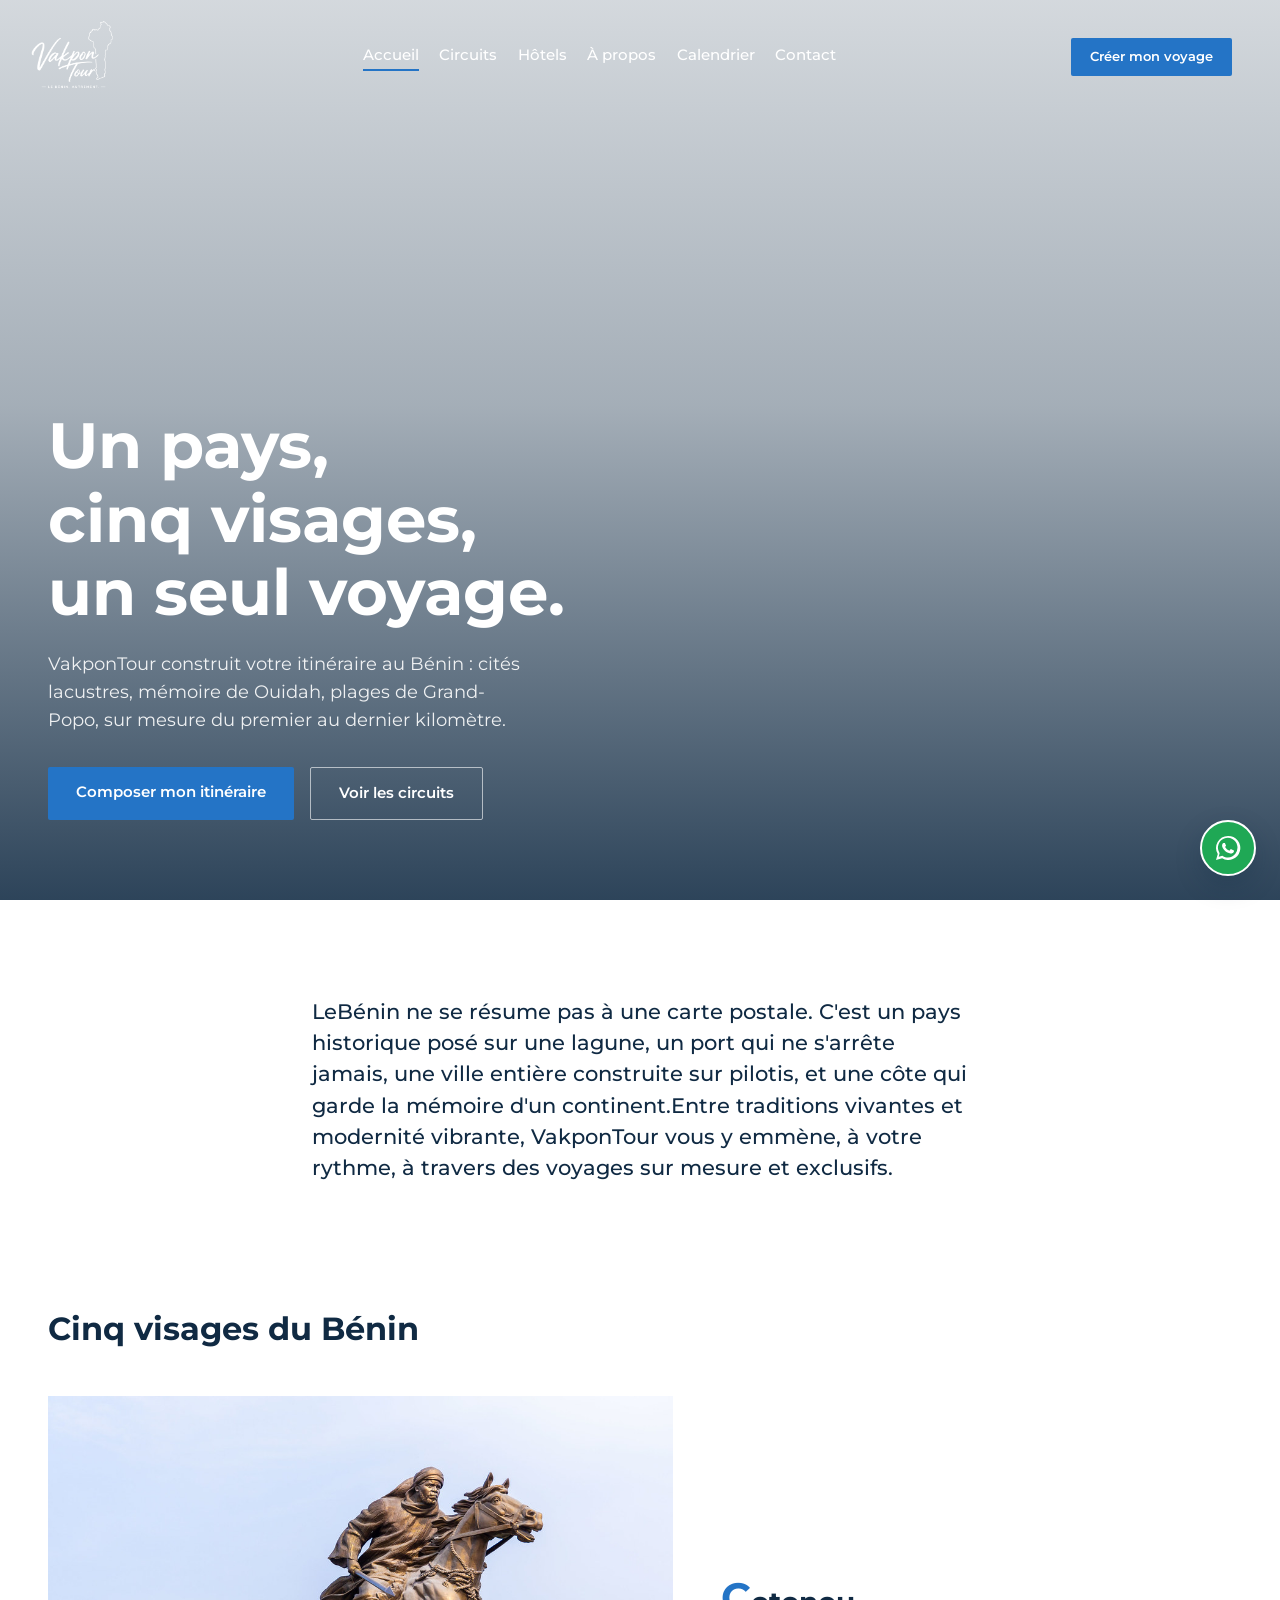
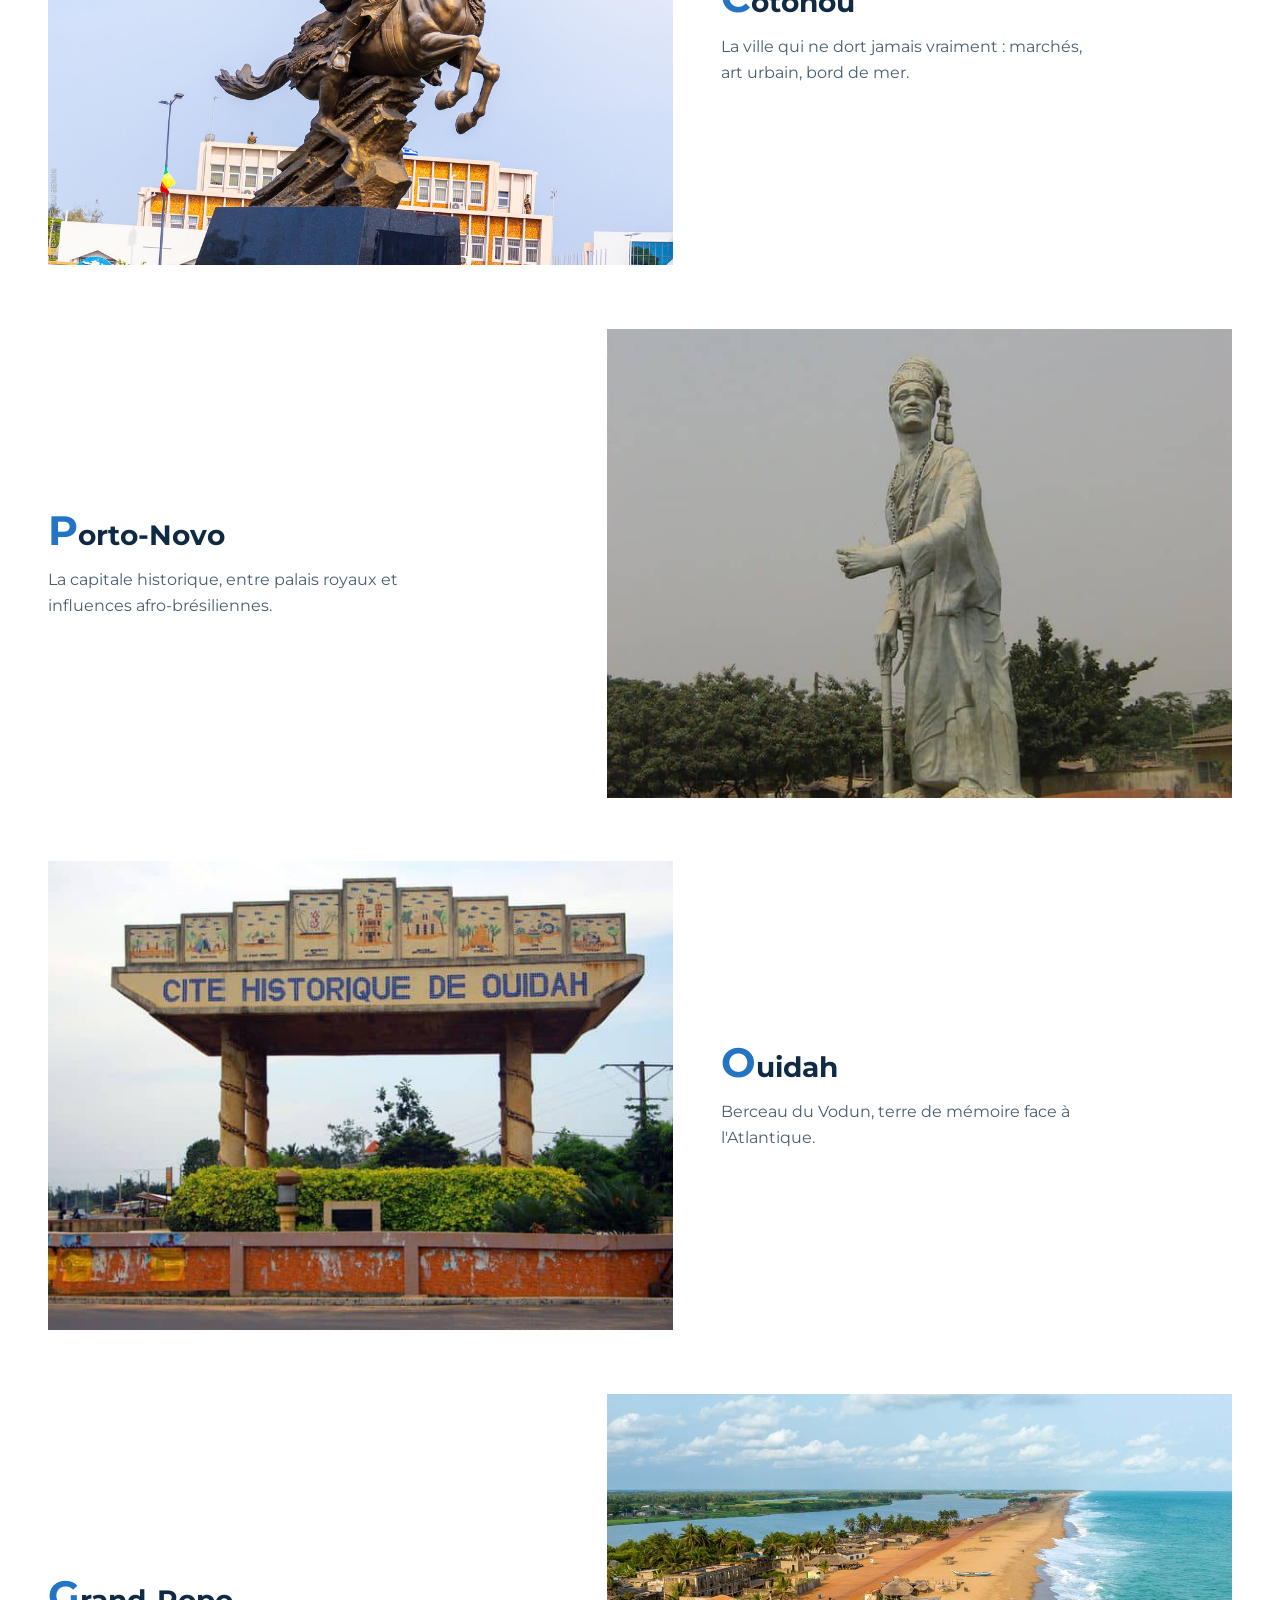
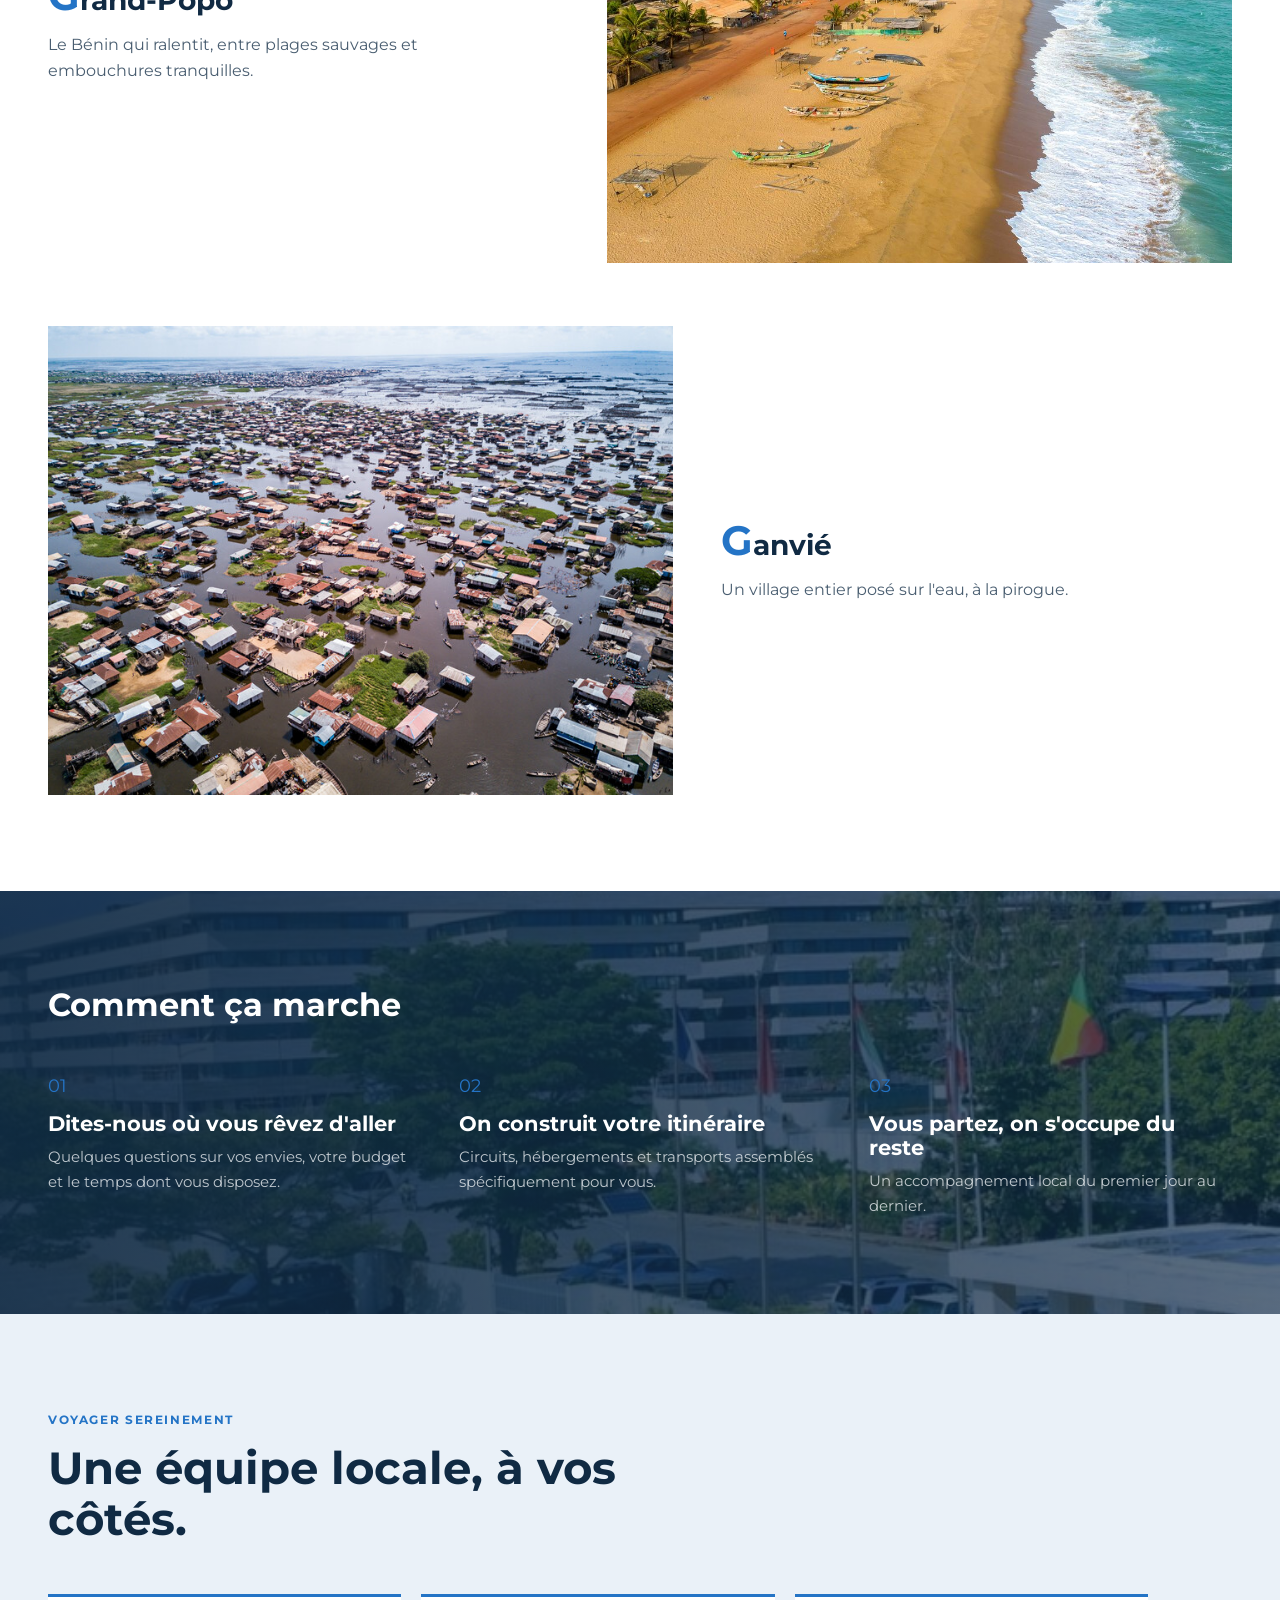
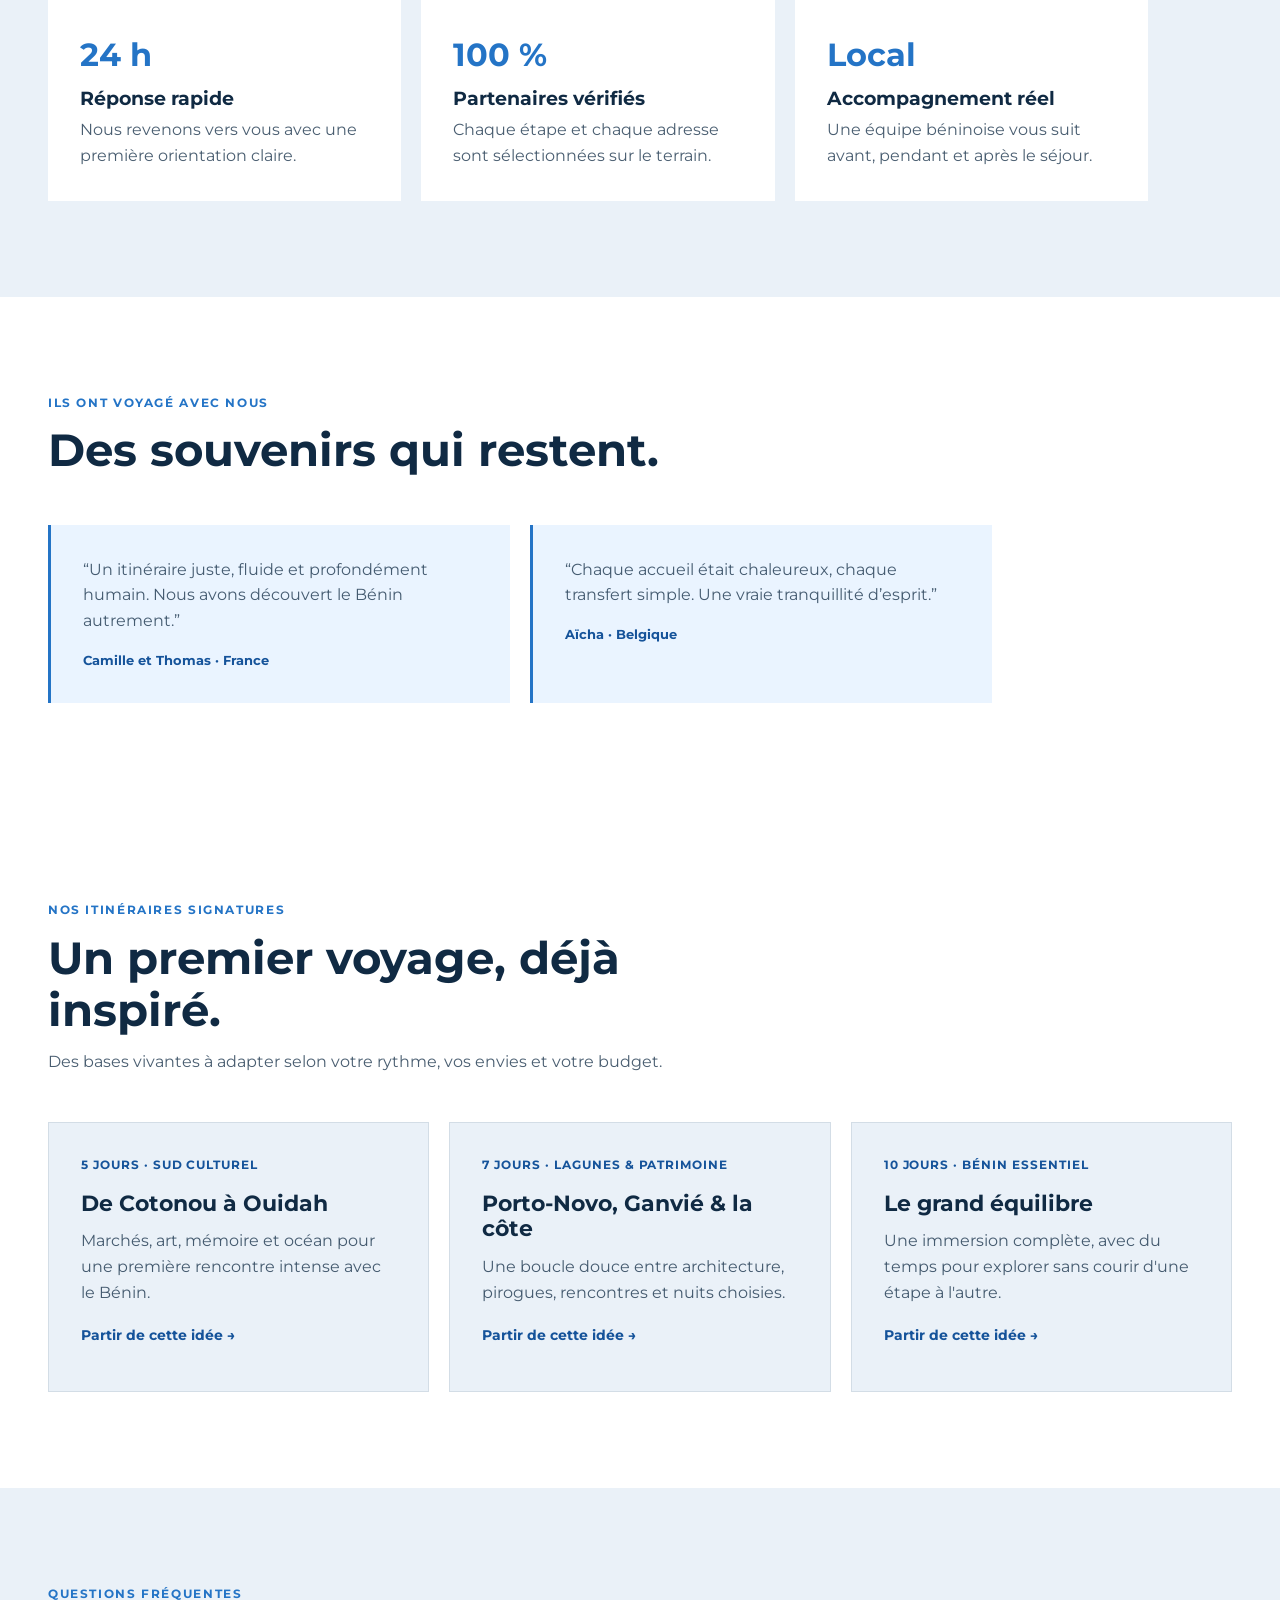
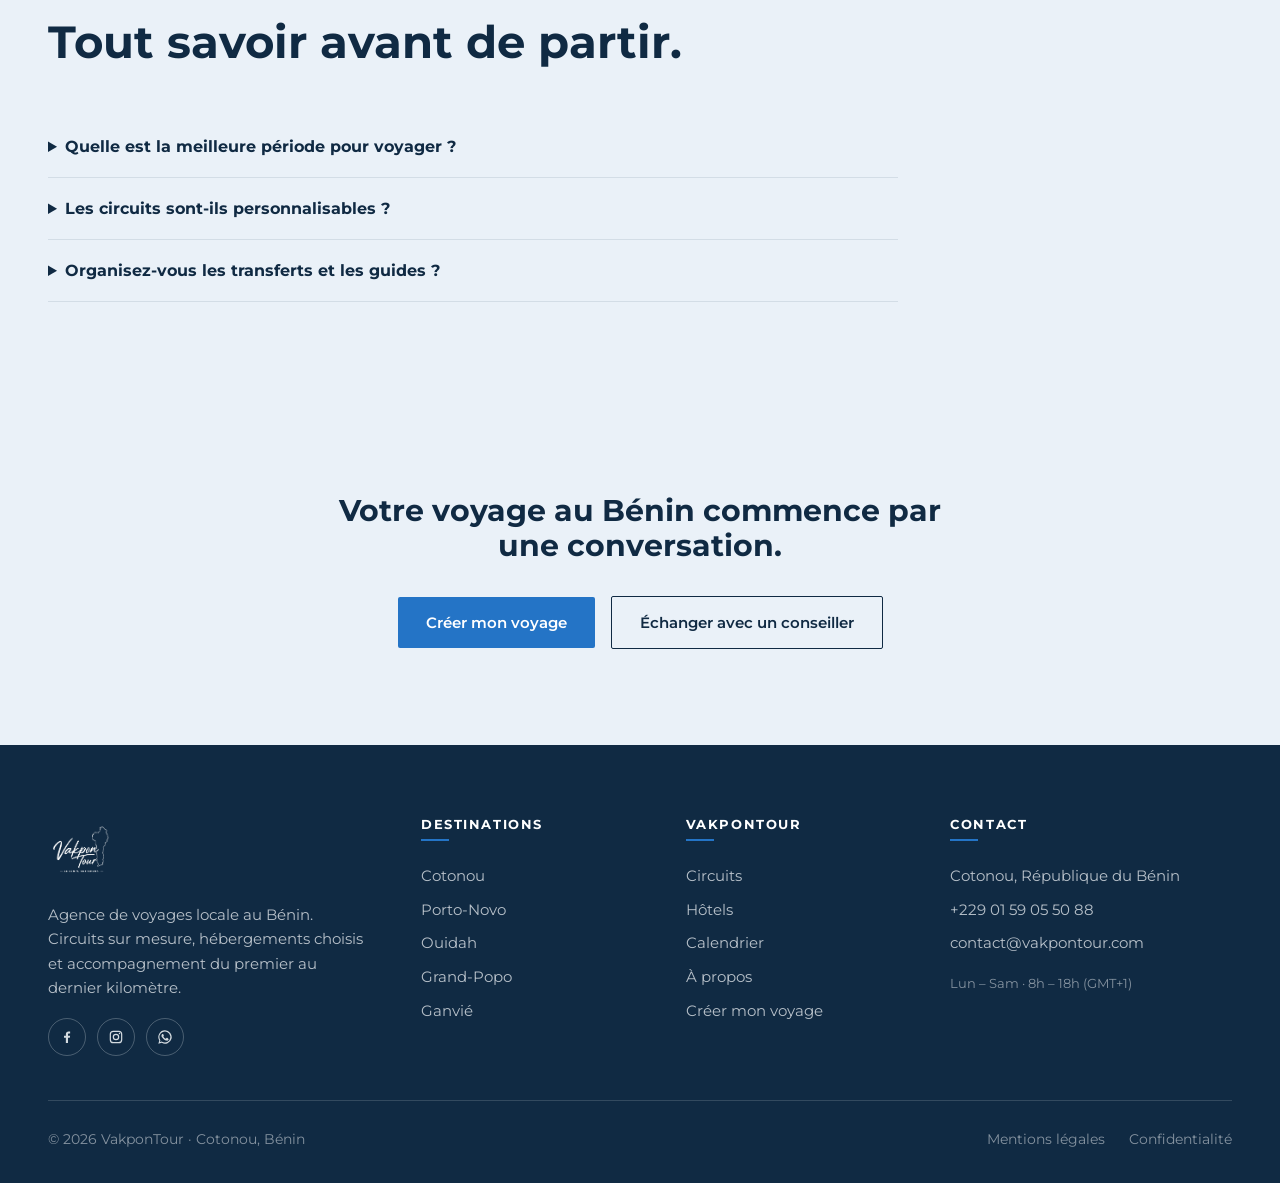
==== index.html @ 21a5ecf6 "Initial commit - Vakpon Tour" ====
<!DOCTYPE html>
<html lang="fr">
<head>
<meta charset="UTF-8">
<meta name="viewport" content="width=device-width, initial-scale=1.0">
<title>VakponTour · Voyages sur mesure au Bénin</title>
<meta name="description" content="VakponTour imagine des voyages sur mesure au Bénin : circuits locaux, hébergements choisis et accompagnement personnalisé.">
<link rel="preconnect" href="https://fonts.googleapis.com">
<link rel="preconnect" href="https://fonts.gstatic.com" crossorigin>
<link href="https://fonts.googleapis.com/css2?family=Montserrat:wght@400;500;600;700&display=swap" rel="stylesheet">
<link rel="stylesheet" href="css/site.css">
</head>
<body>
<header class="site-header" id="site-header">
  <a href="index.html" class="logo" aria-label="VakponTour, accueil">
    <svg viewBox="0 0 260 60">
      <path d="M4 40 Q30 52 56 40 L50 44 Q30 50 10 44 Z" fill="#2474C6"/>
      <line x1="30" y1="40" x2="30" y2="14" stroke="#102A43" stroke-width="2"/>
      <path d="M30 15 L46 36 L30 36 Z" fill="#2474C6"/>
      <text x="70" y="38" font-family="Montserrat, sans-serif" font-weight="700" font-size="24" fill="currentColor">Vakpon<tspan fill="#2474C6">Tour</tspan></text>
    </svg>
  </a>
  <nav class="main-nav" id="main-nav" aria-label="Navigation principale">
    <a href="index.html" class="active">Accueil</a>
    <a href="circuits.html">Circuits</a>
    <a href="hotels.html">Hôtels</a>
    <a href="about.html">À propos</a>
    <a href="calendar.html">Calendrier</a>
    <a href="contact.html">Contact</a>
    <a href="create-trip.html" class="btn btn-gold nav-cta-mobile">Créer mon voyage</a>
  </nav>
  <div class="header-actions">
    <a href="create-trip.html" class="btn btn-gold nav-cta">Créer mon voyage</a>
    <button class="burger" id="burger" aria-label="Ouvrir le menu" aria-controls="main-nav" aria-expanded="false">
      <span></span><span></span><span></span>
    </button>
  </div>
</header>
<div class="nav-backdrop" id="nav-backdrop" aria-hidden="true"></div>

<section class="hero">
  <video autoplay muted loop playsinline class="hero-video">
    <source src="videos/video_hero_1.mp4" type="video/mp4">
  </video>
  <div class="hero-overlay"></div>
  <div class="hero-content">
    <h1 class="reveal-up" style="animation-delay:.1s">Un pays,<br>cinq visages,<br>un seul voyage.</h1>
    <p class="reveal-up" style="animation-delay:.35s">VakponTour construit votre itinéraire au Bénin : cités lacustres, mémoire de Ouidah, plages de Grand-Popo, sur mesure du premier au dernier kilomètre.</p>
    <div class="hero-actions reveal-up" style="animation-delay:.55s">
      <a href="create-trip.html" class="btn btn-gold">Composer mon itinéraire</a>
      <a href="circuits.html" class="btn btn-outline">Voir les circuits</a>
    </div>
  </div>
</section>

<section class="intro">
  <p>Le<span class="dropcap">B</span>énin ne se résume pas à une carte postale. C'est un pays historique posé sur une lagune, un port qui ne s'arrête jamais, une ville entière construite sur pilotis, et une côte qui garde la mémoire d'un continent.Entre traditions vivantes et modernité vibrante, VakponTour vous y emmène, à votre rythme, à travers des voyages sur mesure et exclusifs.</p>
</section>

<section class="destinations">
  <h2>Cinq visages du Bénin</h2>

  <div class="dest-list">
    <a href="circuits.html#cotonou" class="dest-item">
      <div class="dest-img"><img src="images/Cotonou_1.jpg" alt="Cotonou"></div>
      <div class="dest-text">
        <h3>Cotonou</h3>
        <p>La ville qui ne dort jamais vraiment : marchés, art urbain, bord de mer.</p>
      </div>
    </a>

    <a href="circuits.html#porto-novo" class="dest-item reverse">
      <div class="dest-img"><img src="images/porto_novo.jpeg" alt="Porto-Novo"></div>
      <div class="dest-text">
        <h3>Porto-Novo</h3>
        <p>La capitale historique, entre palais royaux et influences afro-brésiliennes.</p>
      </div>
    </a>

    <a href="circuits.html#ouidah" class="dest-item">
      <div class="dest-img"><img src="images/Ouidah_1.jpeg" alt="Ouidah"></div>
      <div class="dest-text">
        <h3>Ouidah</h3>
        <p>Berceau du Vodun, terre de mémoire face à l'Atlantique.</p>
      </div>
    </a>

    <a href="circuits.html#grand-popo" class="dest-item reverse">
      <div class="dest-img"><img src="images/grand_popo.jpg" alt="Grand-Popo"></div>
      <div class="dest-text">
        <h3>Grand-Popo</h3>
        <p>Le Bénin qui ralentit, entre plages sauvages et embouchures tranquilles.</p>
      </div>
    </a>

    <a href="circuits.html#ganvie" class="dest-item">
      <div class="dest-img"><img src="images/ganviee.jpg" alt="Ganvié"></div>
      <div class="dest-text">
        <h3>Ganvié</h3>
        <p>Un village entier posé sur l'eau, à la pirogue.</p>
      </div>
    </a>
  </div>
</section>

<section class="steps">
  <h2>Comment ça marche</h2>
  <div class="steps-list">
    <div class="step">
      <span class="step-num">01</span>
      <h3>Dites-nous où vous rêvez d'aller</h3>
      <p>Quelques questions sur vos envies, votre budget et le temps dont vous disposez.</p>
    </div>
    <div class="step">
      <span class="step-num">02</span>
      <h3>On construit votre itinéraire</h3>
      <p>Circuits, hébergements et transports assemblés spécifiquement pour vous.</p>
    </div>
    <div class="step">
      <span class="step-num">03</span>
      <h3>Vous partez, on s'occupe du reste</h3>
      <p>Un accompagnement local du premier jour au dernier.</p>
    </div>
  </div>
</section>

<section class="trust-section">
  <div class="section-heading"><span class="eyebrow">Voyager sereinement</span><h2>Une équipe locale, à vos côtés.</h2></div>
  <div class="trust-grid">
    <article><strong>24 h</strong><h3>Réponse rapide</h3><p>Nous revenons vers vous avec une première orientation claire.</p></article>
    <article><strong>100 %</strong><h3>Partenaires vérifiés</h3><p>Chaque étape et chaque adresse sont sélectionnées sur le terrain.</p></article>
    <article><strong>Local</strong><h3>Accompagnement réel</h3><p>Une équipe béninoise vous suit avant, pendant et après le séjour.</p></article>
  </div>
</section>
<section class="testimonial-section">
  <div class="section-heading"><span class="eyebrow">Ils ont voyagé avec nous</span><h2>Des souvenirs qui restent.</h2></div>
  <div class="testimonial-grid">
    <blockquote><p>“Un itinéraire juste, fluide et profondément humain. Nous avons découvert le Bénin autrement.”</p><footer>Camille et Thomas · France</footer></blockquote>
    <blockquote><p>“Chaque accueil était chaleureux, chaque transfert simple. Une vraie tranquillité d’esprit.”</p><footer>Aïcha · Belgique</footer></blockquote>
  </div>
</section>
<section class="itinerary-section">
  <div class="section-heading"><span class="eyebrow">Nos itinéraires signatures</span><h2>Un premier voyage, déjà inspiré.</h2><p>Des bases vivantes à adapter selon votre rythme, vos envies et votre budget.</p></div>
  <div class="itinerary-grid">
    <article class="itinerary-card"><span>5 jours · Sud culturel</span><h3>De Cotonou à Ouidah</h3><p>Marchés, art, mémoire et océan pour une première rencontre intense avec le Bénin.</p><a class="card-link" href="create-trip.html">Partir de cette idée</a></article>
    <article class="itinerary-card"><span>7 jours · Lagunes & patrimoine</span><h3>Porto-Novo, Ganvié & la côte</h3><p>Une boucle douce entre architecture, pirogues, rencontres et nuits choisies.</p><a class="card-link" href="create-trip.html">Partir de cette idée</a></article>
    <article class="itinerary-card"><span>10 jours · Bénin essentiel</span><h3>Le grand équilibre</h3><p>Une immersion complète, avec du temps pour explorer sans courir d'une étape à l'autre.</p><a class="card-link" href="create-trip.html">Partir de cette idée</a></article>
  </div>
</section>
<section class="faq-section">
  <div class="section-heading"><span class="eyebrow">Questions fréquentes</span><h2>Tout savoir avant de partir.</h2></div>
  <div class="faq-list"><details><summary>Quelle est la meilleure période pour voyager ?</summary><p>Nous vous aidons à choisir selon la météo, les événements culturels et le rythme du séjour.</p></details><details><summary>Les circuits sont-ils personnalisables ?</summary><p>Oui. Durée, étapes, hébergements, activités et accompagnement sont ajustés avec vous.</p></details><details><summary>Organisez-vous les transferts et les guides ?</summary><p>Oui, nous pouvons prévoir l'accueil, les transferts, les guides locaux et les activités.</p></details></div>
</section>
<section class="cta-band">
  <h2>Votre voyage au Bénin commence par une conversation.</h2>
  <a href="create-trip.html" class="btn btn-gold">Créer mon voyage</a>
  <a href="https://wa.me/2290159055088?text=Bonjour%20VakponTour%2C%20je%20souhaite%20pr%C3%A9parer%20un%20voyage%20au%20B%C3%A9nin." class="btn btn-outline-dark" target="_blank" rel="noopener noreferrer">Échanger avec un conseiller</a>
</section>

<footer class="site-footer">
      <div class="footer-grid">
        <div class="footer-brand">
          <img class="footer-logo" src="images/logo-vakpontour-white.png" alt="VakponTour">
          <p class="footer-tagline">Agence de voyages locale au Bénin. Circuits sur mesure, hébergements choisis et accompagnement du premier au dernier kilomètre.</p>
          <div class="footer-social">
            <a href="#" aria-label="Facebook"><svg viewBox="0 0 24 24" width="16" height="16" fill="currentColor" aria-hidden="true"><path d="M13.5 21v-8h2.7l.4-3h-3.1V8.1c0-.9.3-1.5 1.6-1.5h1.6V3.9c-.3 0-1.3-.1-2.4-.1-2.4 0-4 1.4-4 4.1V10H7.5v3h2.8v8h3.2z"/></svg></a>
            <a href="#" aria-label="Instagram"><svg viewBox="0 0 24 24" width="16" height="16" fill="none" stroke="currentColor" stroke-width="1.8" aria-hidden="true"><rect x="3.5" y="3.5" width="17" height="17" rx="4.5"/><circle cx="12" cy="12" r="4"/><circle cx="17.2" cy="6.8" r="1" fill="currentColor" stroke="none"/></svg></a>
            <a href="#" aria-label="WhatsApp"><svg viewBox="0 0 24 24" width="16" height="16" fill="currentColor" aria-hidden="true"><path d="M12 2a10 10 0 0 0-8.6 15.1L2 22l5.1-1.3A10 10 0 1 0 12 2zm0 18.2c-1.6 0-3.1-.4-4.4-1.2l-.3-.2-3 .8.8-2.9-.2-.3A8.2 8.2 0 1 1 12 20.2zm4.6-6.1c-.3-.1-1.5-.7-1.7-.8-.2-.1-.4-.1-.6.1-.2.3-.7.8-.8 1-.1.2-.3.2-.5.1a6.7 6.7 0 0 1-3.3-2.9c-.3-.4 0-.5.1-.7l.4-.5c.1-.2.1-.3 0-.5-.1-.1-.6-1.4-.8-1.9-.2-.5-.4-.4-.6-.4h-.5c-.2 0-.5.1-.7.3-.2.3-.9.9-.9 2.2s1 2.5 1.1 2.7c.1.2 1.9 2.9 4.6 4 .6.3 1.1.4 1.5.6.6.2 1.2.2 1.6.1.5-.1 1.5-.6 1.7-1.2.2-.6.2-1.1.2-1.2-.1-.2-.3-.2-.6-.4z"/></svg></a>
          </div>
        </div>
        <nav class="footer-col" aria-label="Destinations">
          <h3>Destinations</h3>
          <a href="circuits.html#cotonou">Cotonou</a>
          <a href="circuits.html#porto-novo">Porto-Novo</a>
          <a href="circuits.html#ouidah">Ouidah</a>
          <a href="circuits.html#grand-popo">Grand-Popo</a>
          <a href="circuits.html#ganvie">Ganvié</a>
        </nav>
        <nav class="footer-col" aria-label="VakponTour">
          <h3>VakponTour</h3>
          <a href="circuits.html">Circuits</a>
          <a href="hotels.html">Hôtels</a>
          <a href="calendar.html">Calendrier</a>
                <a href="about.html">À propos</a>
          <a href="create-trip.html">Créer mon voyage</a>
        </nav>
        <div class="footer-col footer-contact">
          <h3>Contact</h3>
          <address>
            Cotonou, République du Bénin
          </address>
          <a href="tel:+2290159055088000">+229 01 59 05 50 88</a>
          <a href="mailto:contact@vakpontour.com">contact@vakpontour.com</a>
          <p class="footer-hours">Lun – Sam · 8h – 18h (GMT+1)</p>
        </div>
      </div>
      <div class="footer-bottom">
        <p>© 2026 VakponTour · Cotonou, Bénin</p>
        <div class="footer-legal">
          <a href="#">Mentions légales</a>
          <a href="#">Confidentialité</a>
        </div>
      </div>
    </footer>

<script src="js/main.js"></script>
</body>
</html>
---- css/site.css ----
/* Point d’entrée CSS partagé par toutes les pages VakponTour.
   style.css reste chargé en second pendant la migration pour garantir
   exactement le rendu actuel. */
@import url("./modules/base.css");
@import url("./modules/header.css");
@import url("./modules/mobile-nav.css");
@import url("./modules/hero.css");
@import url("./modules/components.css");
@import url("./modules/pages.css");
@import url("./modules/footer.css");
@import url("./style.css");
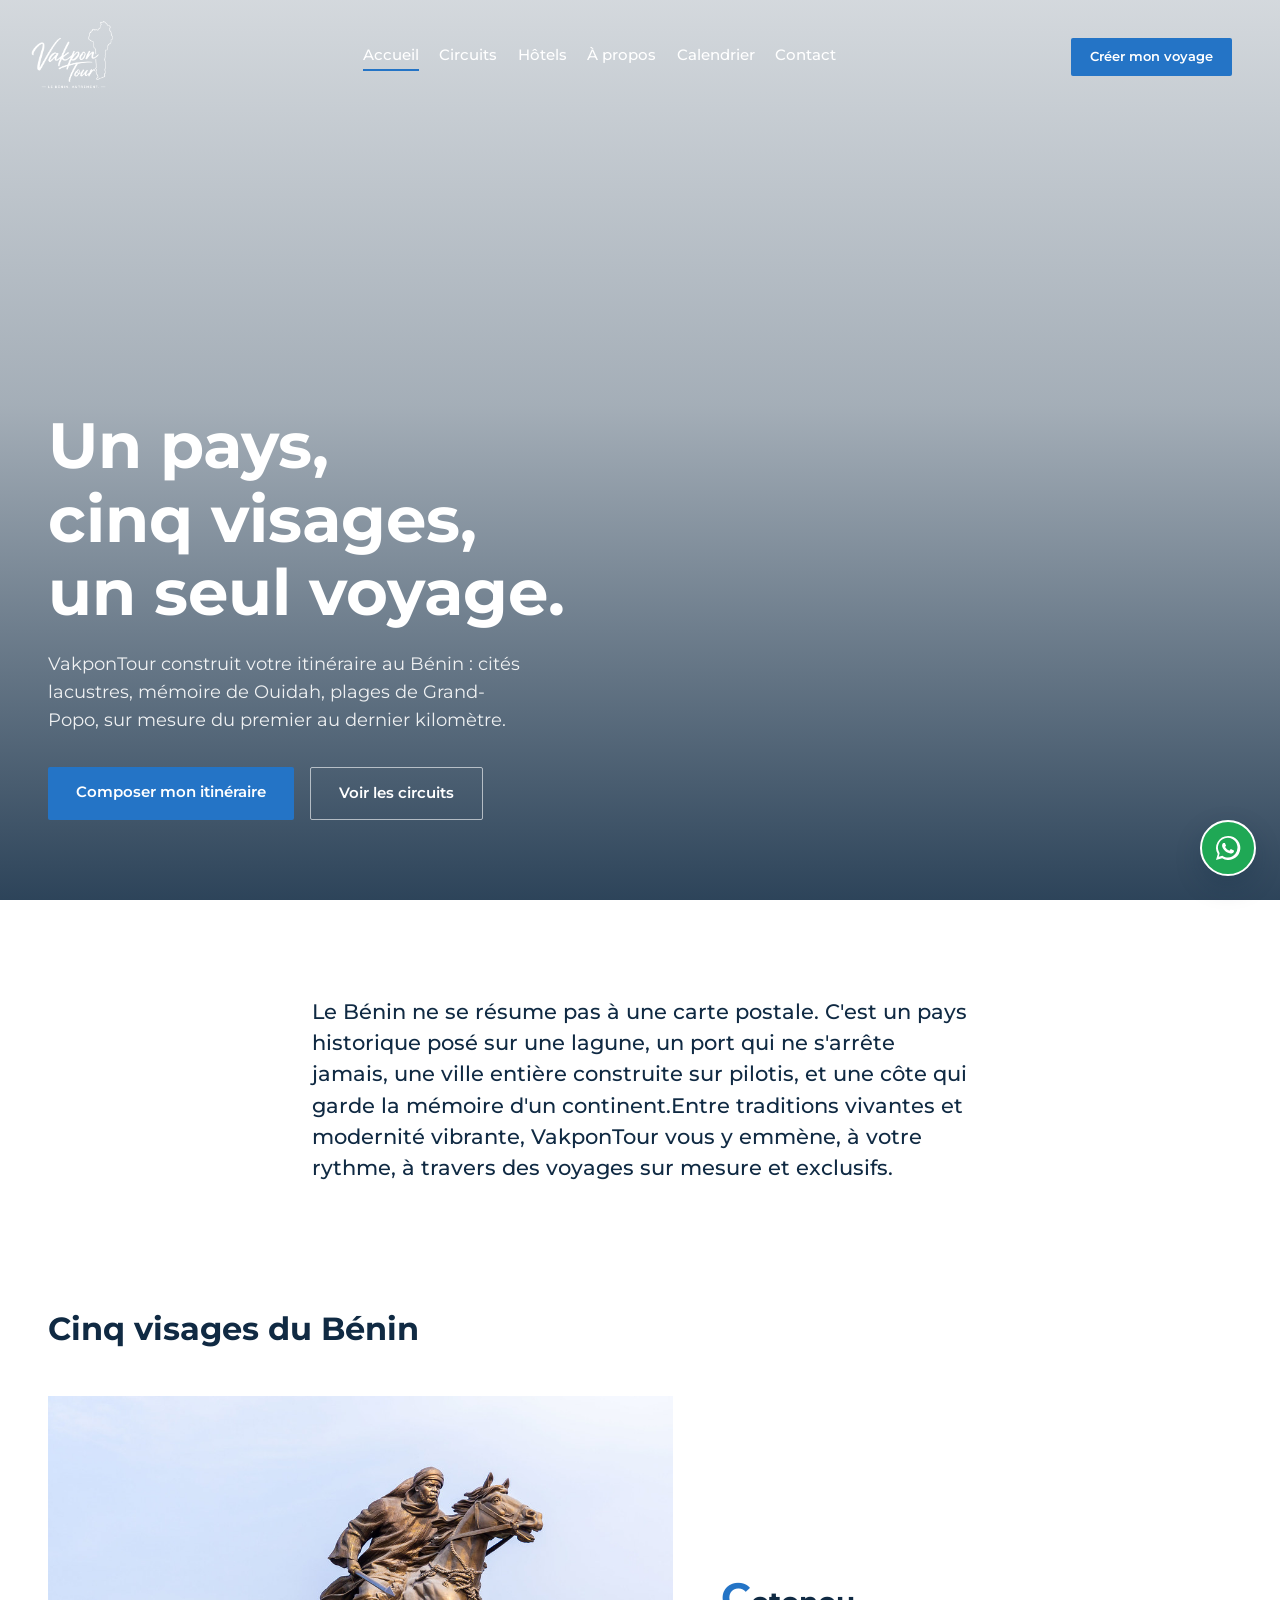
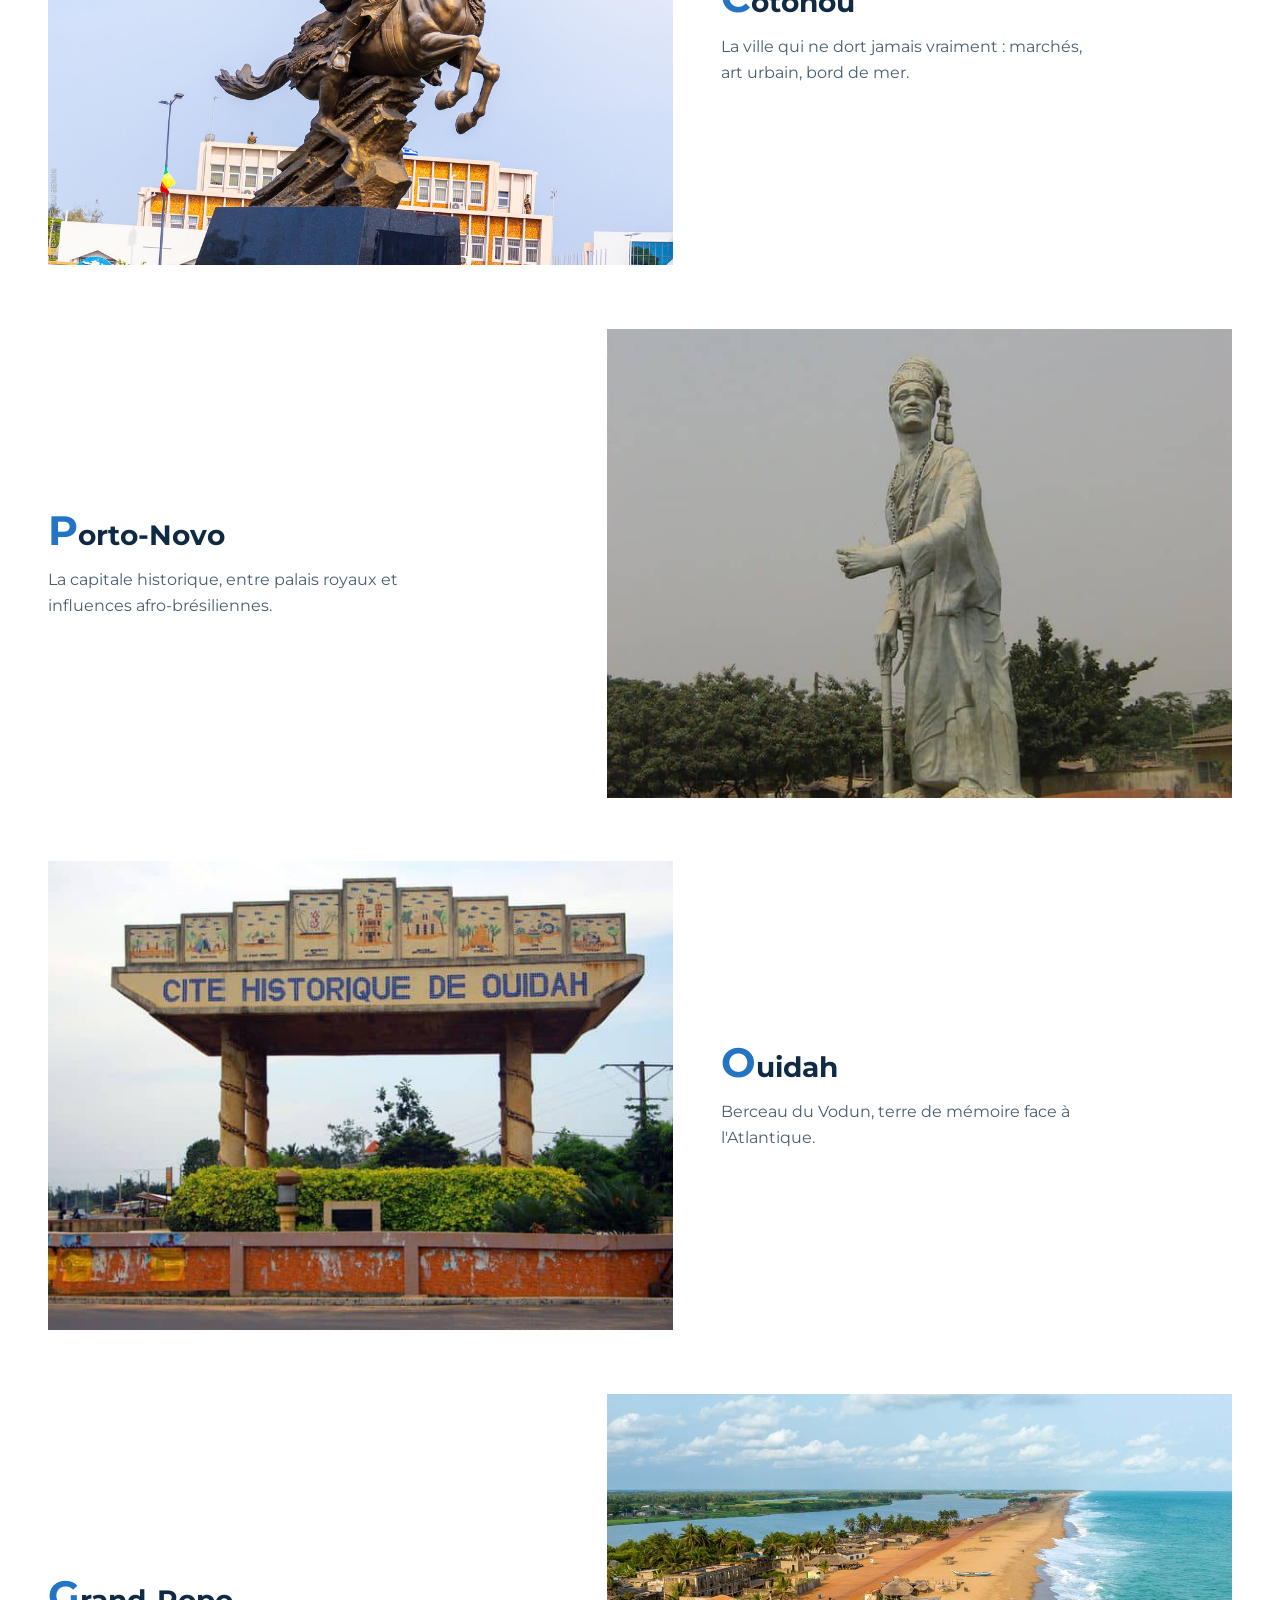
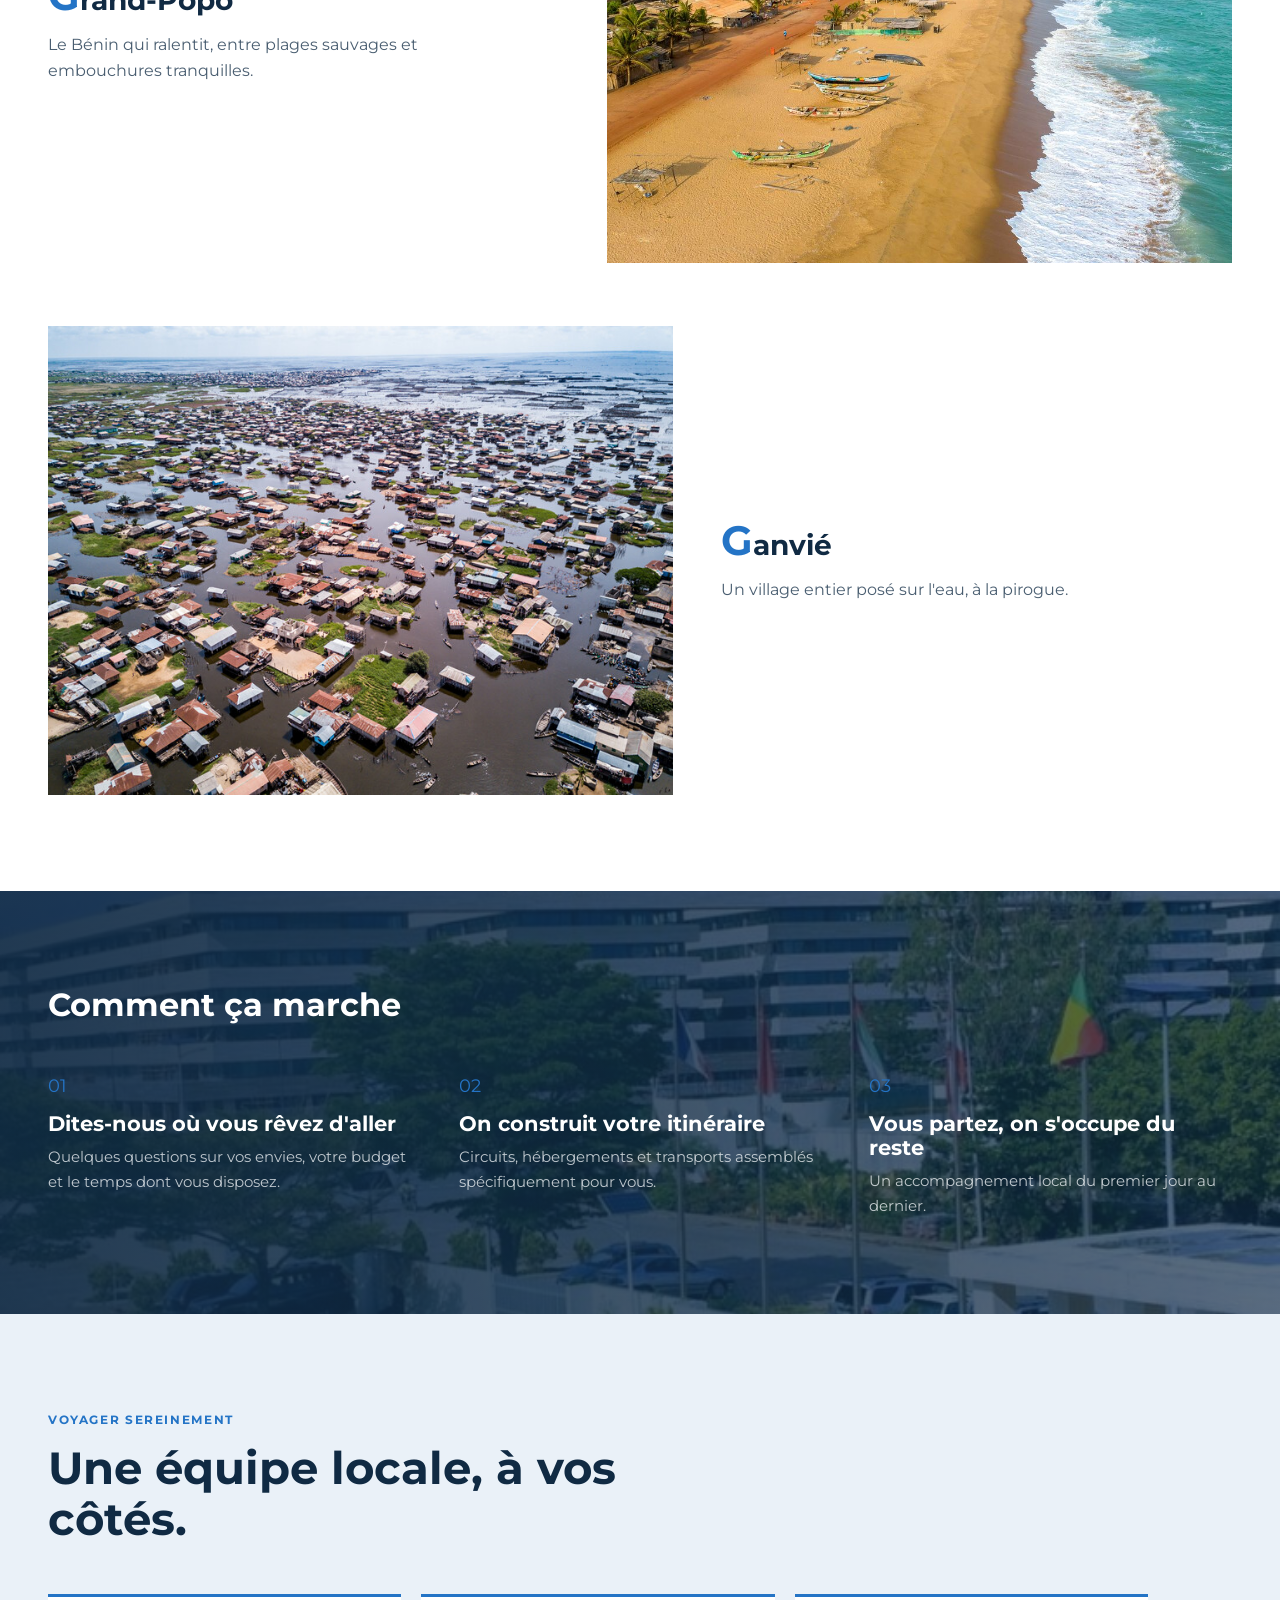
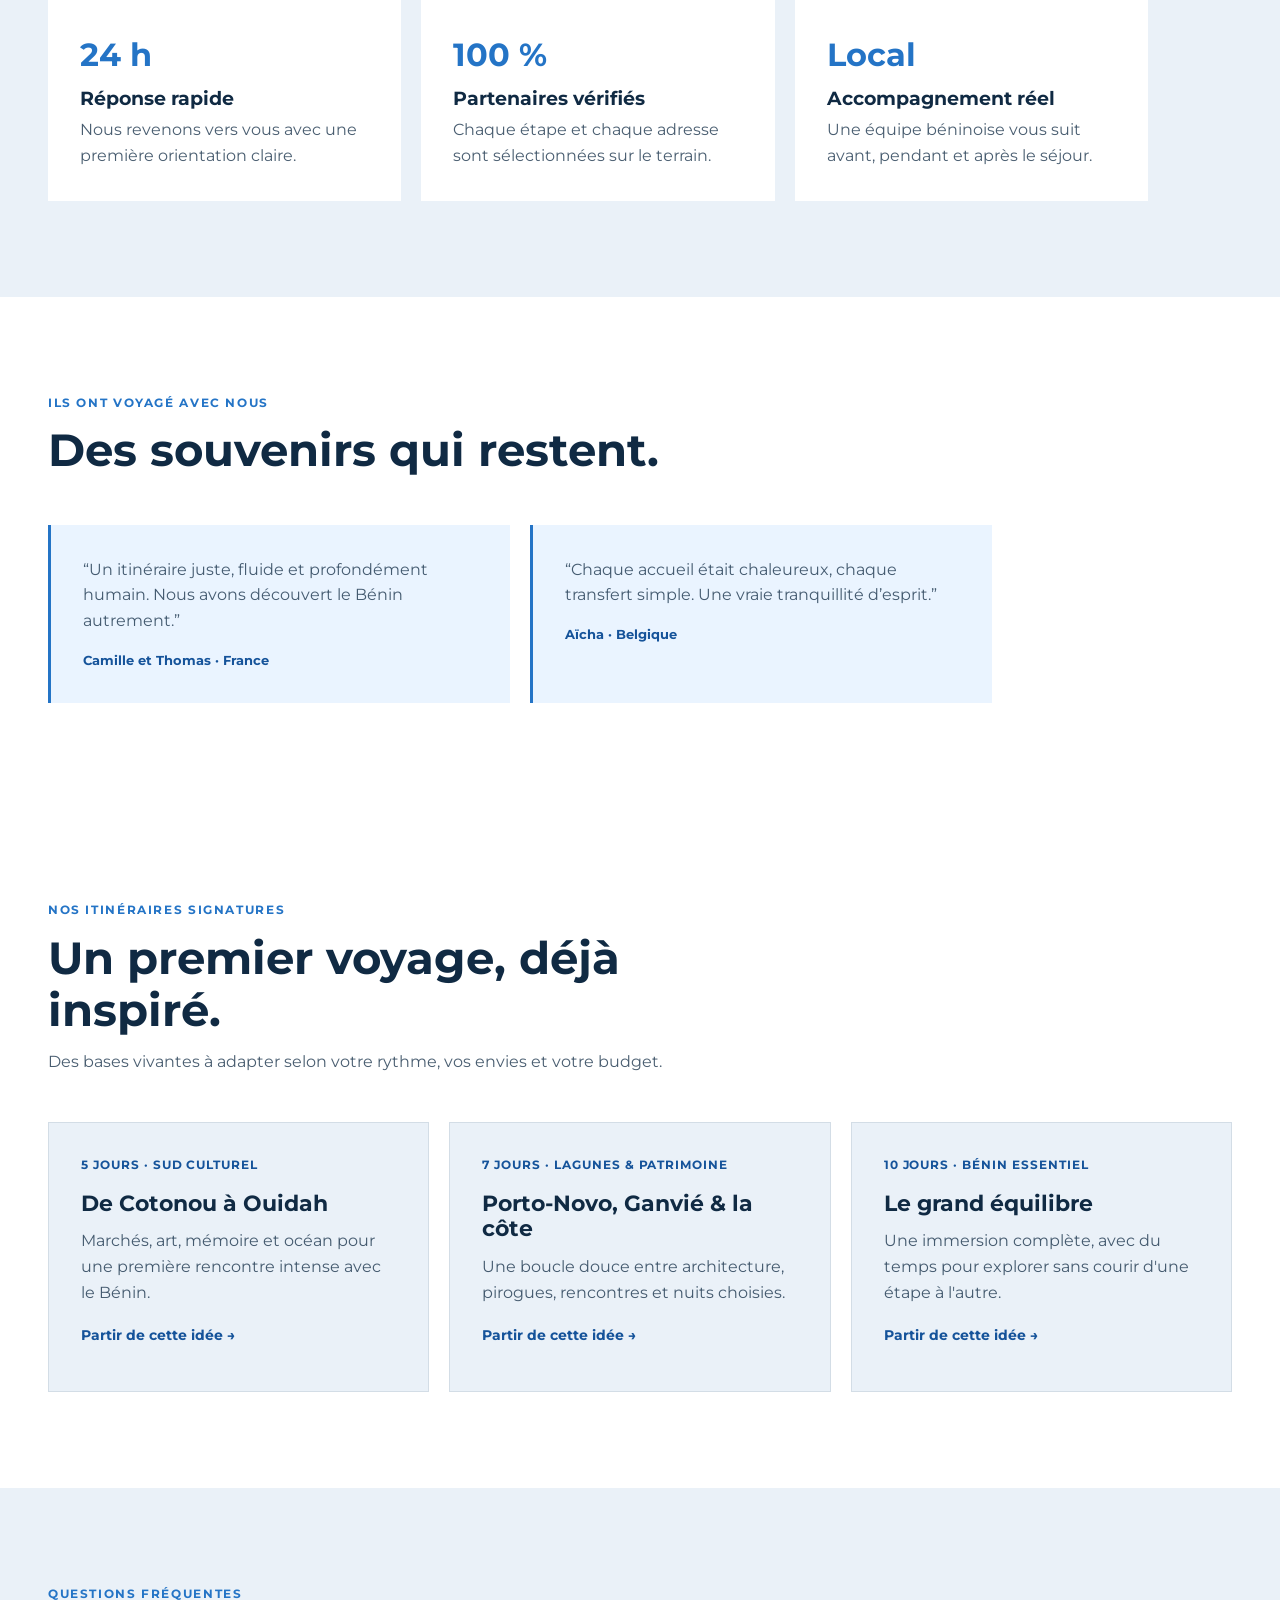
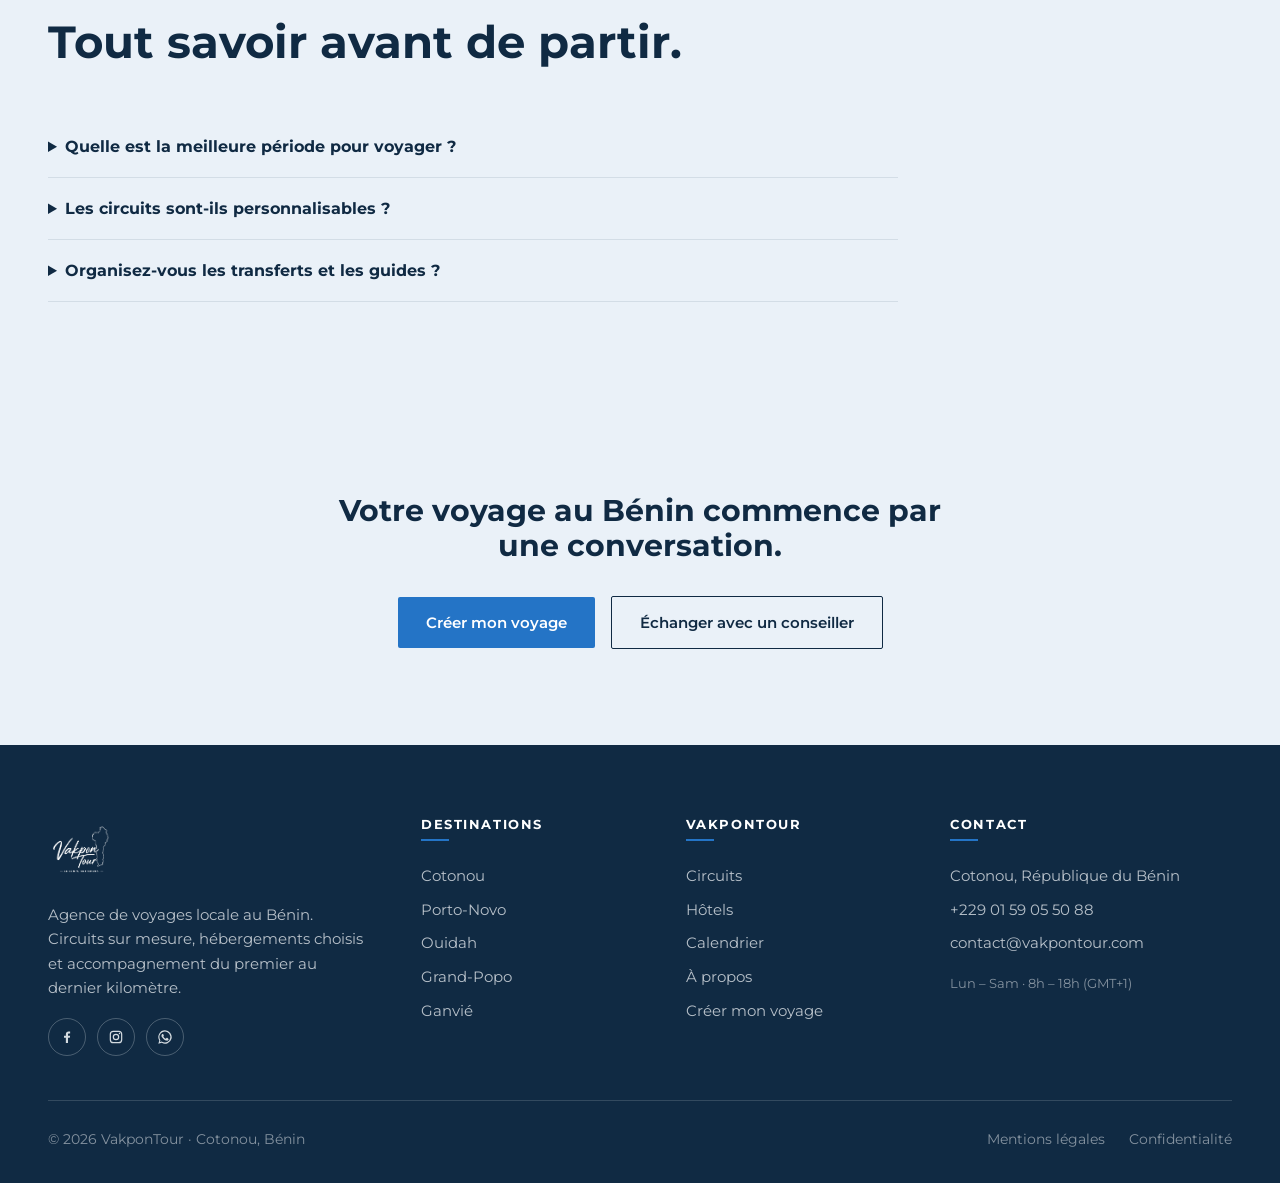
==== commit 1d40f198: "Mise à jour du site Vakpon Tour" ====
--- a/index.html
+++ b/index.html
@@ -1,171 +1,364 @@
-<!DOCTYPE html>
+<!doctype html>
 <html lang="fr">
-<head>
-<meta charset="UTF-8">
-<meta name="viewport" content="width=device-width, initial-scale=1.0">
-<title>VakponTour · Voyages sur mesure au Bénin</title>
-<meta name="description" content="VakponTour imagine des voyages sur mesure au Bénin : circuits locaux, hébergements choisis et accompagnement personnalisé.">
-<link rel="preconnect" href="https://fonts.googleapis.com">
-<link rel="preconnect" href="https://fonts.gstatic.com" crossorigin>
-<link href="https://fonts.googleapis.com/css2?family=Montserrat:wght@400;500;600;700&display=swap" rel="stylesheet">
-<link rel="stylesheet" href="css/site.css">
-</head>
-<body>
-<header class="site-header" id="site-header">
-  <a href="index.html" class="logo" aria-label="VakponTour, accueil">
-    <svg viewBox="0 0 260 60">
-      <path d="M4 40 Q30 52 56 40 L50 44 Q30 50 10 44 Z" fill="#2474C6"/>
-      <line x1="30" y1="40" x2="30" y2="14" stroke="#102A43" stroke-width="2"/>
-      <path d="M30 15 L46 36 L30 36 Z" fill="#2474C6"/>
-      <text x="70" y="38" font-family="Montserrat, sans-serif" font-weight="700" font-size="24" fill="currentColor">Vakpon<tspan fill="#2474C6">Tour</tspan></text>
-    </svg>
-  </a>
-  <nav class="main-nav" id="main-nav" aria-label="Navigation principale">
-    <a href="index.html" class="active">Accueil</a>
-    <a href="circuits.html">Circuits</a>
-    <a href="hotels.html">Hôtels</a>
-    <a href="about.html">À propos</a>
-    <a href="calendar.html">Calendrier</a>
-    <a href="contact.html">Contact</a>
-    <a href="create-trip.html" class="btn btn-gold nav-cta-mobile">Créer mon voyage</a>
-  </nav>
-  <div class="header-actions">
-    <a href="create-trip.html" class="btn btn-gold nav-cta">Créer mon voyage</a>
-    <button class="burger" id="burger" aria-label="Ouvrir le menu" aria-controls="main-nav" aria-expanded="false">
-      <span></span><span></span><span></span>
-    </button>
-  </div>
-</header>
-<div class="nav-backdrop" id="nav-backdrop" aria-hidden="true"></div>
-
-<section class="hero">
-  <video autoplay muted loop playsinline class="hero-video">
-    <source src="videos/video_hero_1.mp4" type="video/mp4">
-  </video>
-  <div class="hero-overlay"></div>
-  <div class="hero-content">
-    <h1 class="reveal-up" style="animation-delay:.1s">Un pays,<br>cinq visages,<br>un seul voyage.</h1>
-    <p class="reveal-up" style="animation-delay:.35s">VakponTour construit votre itinéraire au Bénin : cités lacustres, mémoire de Ouidah, plages de Grand-Popo, sur mesure du premier au dernier kilomètre.</p>
-    <div class="hero-actions reveal-up" style="animation-delay:.55s">
-      <a href="create-trip.html" class="btn btn-gold">Composer mon itinéraire</a>
-      <a href="circuits.html" class="btn btn-outline">Voir les circuits</a>
-    </div>
-  </div>
-</section>
-
-<section class="intro">
-  <p>Le<span class="dropcap">B</span>énin ne se résume pas à une carte postale. C'est un pays historique posé sur une lagune, un port qui ne s'arrête jamais, une ville entière construite sur pilotis, et une côte qui garde la mémoire d'un continent.Entre traditions vivantes et modernité vibrante, VakponTour vous y emmène, à votre rythme, à travers des voyages sur mesure et exclusifs.</p>
-</section>
-
-<section class="destinations">
-  <h2>Cinq visages du Bénin</h2>
-
-  <div class="dest-list">
-    <a href="circuits.html#cotonou" class="dest-item">
-      <div class="dest-img"><img src="images/Cotonou_1.jpg" alt="Cotonou"></div>
-      <div class="dest-text">
-        <h3>Cotonou</h3>
-        <p>La ville qui ne dort jamais vraiment : marchés, art urbain, bord de mer.</p>
-      </div>
-    </a>
-
-    <a href="circuits.html#porto-novo" class="dest-item reverse">
-      <div class="dest-img"><img src="images/porto_novo.jpeg" alt="Porto-Novo"></div>
-      <div class="dest-text">
-        <h3>Porto-Novo</h3>
-        <p>La capitale historique, entre palais royaux et influences afro-brésiliennes.</p>
-      </div>
-    </a>
-
-    <a href="circuits.html#ouidah" class="dest-item">
-      <div class="dest-img"><img src="images/Ouidah_1.jpeg" alt="Ouidah"></div>
-      <div class="dest-text">
-        <h3>Ouidah</h3>
-        <p>Berceau du Vodun, terre de mémoire face à l'Atlantique.</p>
-      </div>
-    </a>
-
-    <a href="circuits.html#grand-popo" class="dest-item reverse">
-      <div class="dest-img"><img src="images/grand_popo.jpg" alt="Grand-Popo"></div>
-      <div class="dest-text">
-        <h3>Grand-Popo</h3>
-        <p>Le Bénin qui ralentit, entre plages sauvages et embouchures tranquilles.</p>
-      </div>
-    </a>
-
-    <a href="circuits.html#ganvie" class="dest-item">
-      <div class="dest-img"><img src="images/ganviee.jpg" alt="Ganvié"></div>
-      <div class="dest-text">
-        <h3>Ganvié</h3>
-        <p>Un village entier posé sur l'eau, à la pirogue.</p>
-      </div>
-    </a>
-  </div>
-</section>
-
-<section class="steps">
-  <h2>Comment ça marche</h2>
-  <div class="steps-list">
-    <div class="step">
-      <span class="step-num">01</span>
-      <h3>Dites-nous où vous rêvez d'aller</h3>
-      <p>Quelques questions sur vos envies, votre budget et le temps dont vous disposez.</p>
-    </div>
-    <div class="step">
-      <span class="step-num">02</span>
-      <h3>On construit votre itinéraire</h3>
-      <p>Circuits, hébergements et transports assemblés spécifiquement pour vous.</p>
-    </div>
-    <div class="step">
-      <span class="step-num">03</span>
-      <h3>Vous partez, on s'occupe du reste</h3>
-      <p>Un accompagnement local du premier jour au dernier.</p>
-    </div>
-  </div>
-</section>
-
-<section class="trust-section">
-  <div class="section-heading"><span class="eyebrow">Voyager sereinement</span><h2>Une équipe locale, à vos côtés.</h2></div>
-  <div class="trust-grid">
-    <article><strong>24 h</strong><h3>Réponse rapide</h3><p>Nous revenons vers vous avec une première orientation claire.</p></article>
-    <article><strong>100 %</strong><h3>Partenaires vérifiés</h3><p>Chaque étape et chaque adresse sont sélectionnées sur le terrain.</p></article>
-    <article><strong>Local</strong><h3>Accompagnement réel</h3><p>Une équipe béninoise vous suit avant, pendant et après le séjour.</p></article>
-  </div>
-</section>
-<section class="testimonial-section">
-  <div class="section-heading"><span class="eyebrow">Ils ont voyagé avec nous</span><h2>Des souvenirs qui restent.</h2></div>
-  <div class="testimonial-grid">
-    <blockquote><p>“Un itinéraire juste, fluide et profondément humain. Nous avons découvert le Bénin autrement.”</p><footer>Camille et Thomas · France</footer></blockquote>
-    <blockquote><p>“Chaque accueil était chaleureux, chaque transfert simple. Une vraie tranquillité d’esprit.”</p><footer>Aïcha · Belgique</footer></blockquote>
-  </div>
-</section>
-<section class="itinerary-section">
-  <div class="section-heading"><span class="eyebrow">Nos itinéraires signatures</span><h2>Un premier voyage, déjà inspiré.</h2><p>Des bases vivantes à adapter selon votre rythme, vos envies et votre budget.</p></div>
-  <div class="itinerary-grid">
-    <article class="itinerary-card"><span>5 jours · Sud culturel</span><h3>De Cotonou à Ouidah</h3><p>Marchés, art, mémoire et océan pour une première rencontre intense avec le Bénin.</p><a class="card-link" href="create-trip.html">Partir de cette idée</a></article>
-    <article class="itinerary-card"><span>7 jours · Lagunes & patrimoine</span><h3>Porto-Novo, Ganvié & la côte</h3><p>Une boucle douce entre architecture, pirogues, rencontres et nuits choisies.</p><a class="card-link" href="create-trip.html">Partir de cette idée</a></article>
-    <article class="itinerary-card"><span>10 jours · Bénin essentiel</span><h3>Le grand équilibre</h3><p>Une immersion complète, avec du temps pour explorer sans courir d'une étape à l'autre.</p><a class="card-link" href="create-trip.html">Partir de cette idée</a></article>
-  </div>
-</section>
-<section class="faq-section">
-  <div class="section-heading"><span class="eyebrow">Questions fréquentes</span><h2>Tout savoir avant de partir.</h2></div>
-  <div class="faq-list"><details><summary>Quelle est la meilleure période pour voyager ?</summary><p>Nous vous aidons à choisir selon la météo, les événements culturels et le rythme du séjour.</p></details><details><summary>Les circuits sont-ils personnalisables ?</summary><p>Oui. Durée, étapes, hébergements, activités et accompagnement sont ajustés avec vous.</p></details><details><summary>Organisez-vous les transferts et les guides ?</summary><p>Oui, nous pouvons prévoir l'accueil, les transferts, les guides locaux et les activités.</p></details></div>
-</section>
-<section class="cta-band">
-  <h2>Votre voyage au Bénin commence par une conversation.</h2>
-  <a href="create-trip.html" class="btn btn-gold">Créer mon voyage</a>
-  <a href="https://wa.me/2290159055088?text=Bonjour%20VakponTour%2C%20je%20souhaite%20pr%C3%A9parer%20un%20voyage%20au%20B%C3%A9nin." class="btn btn-outline-dark" target="_blank" rel="noopener noreferrer">Échanger avec un conseiller</a>
-</section>
-
-<footer class="site-footer">
+  <head>
+    <meta charset="UTF-8" />
+    <meta name="viewport" content="width=device-width, initial-scale=1.0" />
+    <title>VakponTour · Voyages sur mesure au Bénin</title>
+    <meta
+      name="description"
+      content="VakponTour imagine des voyages sur mesure au Bénin : circuits locaux, hébergements choisis et accompagnement personnalisé."
+    />
+    <link rel="preconnect" href="https://fonts.googleapis.com" />
+    <link rel="preconnect" href="https://fonts.gstatic.com" crossorigin />
+    <link
+      href="https://fonts.googleapis.com/css2?family=Montserrat:wght@400;500;600;700&display=swap"
+      rel="stylesheet"
+    />
+    <link rel="stylesheet" href="css/site.css" />
+  </head>
+  <body>
+    <header class="site-header" id="site-header">
+      <a href="index.html" class="logo" aria-label="VakponTour, accueil"> </a>
+      <nav class="main-nav" id="main-nav" aria-label="Navigation principale">
+        <a href="index.html">Accueil</a>
+        <a href="circuits.html">Circuits</a>
+        <a href="hotels.html">Hôtels</a>
+        <a href="about.html">À propos</a>
+        <a href="calendar.html">Calendrier</a>
+        <a href="contact.html">Contact</a>
+        <a href="create-trip.html" class="btn btn-gold nav-cta-mobile"
+          >Créer mon voyage</a
+        >
+      </nav>
+      <div class="header-actions">
+        <a href="create-trip.html" class="btn btn-gold nav-cta"
+          >Créer mon voyage</a
+        >
+        <button
+          class="burger"
+          id="burger"
+          aria-label="Ouvrir le menu"
+          aria-controls="main-nav"
+          aria-expanded="false"
+        >
+          <span></span><span></span><span></span>
+        </button>
+      </div>
+    </header>
+    <div class="nav-backdrop" id="nav-backdrop" aria-hidden="true"></div>
+
+    <section class="hero">
+      <video autoplay muted loop playsinline class="hero-video">
+        <source src="videos/video_hero_1.mp4" type="video/mp4" />
+      </video>
+      <div class="hero-overlay"></div>
+      <div class="hero-content">
+        <h1 class="reveal-up" style="animation-delay: 0.1s">
+          Un pays,<br />cinq visages,<br />un seul voyage.
+        </h1>
+        <p class="reveal-up" style="animation-delay: 0.35s">
+          VakponTour construit votre itinéraire au Bénin : cités lacustres,
+          mémoire de Ouidah, plages de Grand-Popo, sur mesure du premier au
+          dernier kilomètre.
+        </p>
+        <div class="hero-actions reveal-up" style="animation-delay: 0.55s">
+          <a href="create-trip.html" class="btn btn-gold"
+            >Composer mon itinéraire</a
+          >
+          <a href="circuits.html" class="btn btn-outline">Voir les circuits</a>
+        </div>
+      </div>
+    </section>
+
+    <section class="intro">
+      <p>
+        Le Bénin ne se résume pas à une carte
+        postale. C'est un pays historique posé sur une lagune, un port qui ne
+        s'arrête jamais, une ville entière construite sur pilotis, et une côte
+        qui garde la mémoire d'un continent.Entre traditions vivantes et
+        modernité vibrante, VakponTour vous y emmène, à votre rythme, à travers
+        des voyages sur mesure et exclusifs.
+      </p>
+    </section>
+
+    <section class="destinations">
+      <h2>Cinq visages du Bénin</h2>
+
+      <div class="dest-list">
+        <a href="circuits.html#cotonou" class="dest-item">
+          <div class="dest-img">
+            <img src="images/Cotonou_1.jpg" alt="Cotonou" />
+          </div>
+          <div class="dest-text">
+            <h3>Cotonou</h3>
+            <p>
+              La ville qui ne dort jamais vraiment : marchés, art urbain, bord
+              de mer.
+            </p>
+          </div>
+        </a>
+
+        <a href="circuits.html#porto-novo" class="dest-item reverse">
+          <div class="dest-img">
+            <img src="images/porto_novo.jpeg" alt="Porto-Novo" />
+          </div>
+          <div class="dest-text">
+            <h3>Porto-Novo</h3>
+            <p>
+              La capitale historique, entre palais royaux et influences
+              afro-brésiliennes.
+            </p>
+          </div>
+        </a>
+
+        <a href="circuits.html#ouidah" class="dest-item">
+          <div class="dest-img">
+            <img src="images/Ouidah_1.jpeg" alt="Ouidah" />
+          </div>
+          <div class="dest-text">
+            <h3>Ouidah</h3>
+            <p>Berceau du Vodun, terre de mémoire face à l'Atlantique.</p>
+          </div>
+        </a>
+
+        <a href="circuits.html#grand-popo" class="dest-item reverse">
+          <div class="dest-img">
+            <img src="images/grand_popo.jpg" alt="Grand-Popo" />
+          </div>
+          <div class="dest-text">
+            <h3>Grand-Popo</h3>
+            <p>
+              Le Bénin qui ralentit, entre plages sauvages et embouchures
+              tranquilles.
+            </p>
+          </div>
+        </a>
+
+        <a href="circuits.html#ganvie" class="dest-item">
+          <div class="dest-img">
+            <img src="images/ganviee.jpg" alt="Ganvié" />
+          </div>
+          <div class="dest-text">
+            <h3>Ganvié</h3>
+            <p>Un village entier posé sur l'eau, à la pirogue.</p>
+          </div>
+        </a>
+      </div>
+    </section>
+
+    <section class="steps">
+      <h2>Comment ça marche</h2>
+      <div class="steps-list">
+        <div class="step">
+          <span class="step-num">01</span>
+          <h3>Dites-nous où vous rêvez d'aller</h3>
+          <p>
+            Quelques questions sur vos envies, votre budget et le temps dont
+            vous disposez.
+          </p>
+        </div>
+        <div class="step">
+          <span class="step-num">02</span>
+          <h3>On construit votre itinéraire</h3>
+          <p>
+            Circuits, hébergements et transports assemblés spécifiquement pour
+            vous.
+          </p>
+        </div>
+        <div class="step">
+          <span class="step-num">03</span>
+          <h3>Vous partez, on s'occupe du reste</h3>
+          <p>Un accompagnement local du premier jour au dernier.</p>
+        </div>
+      </div>
+    </section>
+
+    <section class="trust-section">
+      <div class="section-heading">
+        <span class="eyebrow">Voyager sereinement</span>
+        <h2>Une équipe locale, à vos côtés.</h2>
+      </div>
+      <div class="trust-grid">
+        <article>
+          <strong>24 h</strong>
+          <h3>Réponse rapide</h3>
+          <p>Nous revenons vers vous avec une première orientation claire.</p>
+        </article>
+        <article>
+          <strong>100 %</strong>
+          <h3>Partenaires vérifiés</h3>
+          <p>
+            Chaque étape et chaque adresse sont sélectionnées sur le terrain.
+          </p>
+        </article>
+        <article>
+          <strong>Local</strong>
+          <h3>Accompagnement réel</h3>
+          <p>
+            Une équipe béninoise vous suit avant, pendant et après le séjour.
+          </p>
+        </article>
+      </div>
+    </section>
+    <section class="testimonial-section">
+      <div class="section-heading">
+        <span class="eyebrow">Ils ont voyagé avec nous</span>
+        <h2>Des souvenirs qui restent.</h2>
+      </div>
+      <div class="testimonial-grid">
+        <blockquote>
+          <p>
+            “Un itinéraire juste, fluide et profondément humain. Nous avons
+            découvert le Bénin autrement.”
+          </p>
+          <footer>Camille et Thomas · France</footer>
+        </blockquote>
+        <blockquote>
+          <p>
+            “Chaque accueil était chaleureux, chaque transfert simple. Une vraie
+            tranquillité d’esprit.”
+          </p>
+          <footer>Aïcha · Belgique</footer>
+        </blockquote>
+      </div>
+    </section>
+    <section class="itinerary-section">
+      <div class="section-heading">
+        <span class="eyebrow">Nos itinéraires signatures</span>
+        <h2>Un premier voyage, déjà inspiré.</h2>
+        <p>
+          Des bases vivantes à adapter selon votre rythme, vos envies et votre
+          budget.
+        </p>
+      </div>
+      <div class="itinerary-grid">
+        <article class="itinerary-card">
+          <span>5 jours · Sud culturel</span>
+          <h3>De Cotonou à Ouidah</h3>
+          <p>
+            Marchés, art, mémoire et océan pour une première rencontre intense
+            avec le Bénin.
+          </p>
+          <a class="card-link" href="create-trip.html">Partir de cette idée</a>
+        </article>
+        <article class="itinerary-card">
+          <span>7 jours · Lagunes & patrimoine</span>
+          <h3>Porto-Novo, Ganvié & la côte</h3>
+          <p>
+            Une boucle douce entre architecture, pirogues, rencontres et nuits
+            choisies.
+          </p>
+          <a class="card-link" href="create-trip.html">Partir de cette idée</a>
+        </article>
+        <article class="itinerary-card">
+          <span>10 jours · Bénin essentiel</span>
+          <h3>Le grand équilibre</h3>
+          <p>
+            Une immersion complète, avec du temps pour explorer sans courir
+            d'une étape à l'autre.
+          </p>
+          <a class="card-link" href="create-trip.html">Partir de cette idée</a>
+        </article>
+      </div>
+    </section>
+    <section class="faq-section">
+      <div class="section-heading">
+        <span class="eyebrow">Questions fréquentes</span>
+        <h2>Tout savoir avant de partir.</h2>
+      </div>
+      <div class="faq-list">
+        <details>
+          <summary>Quelle est la meilleure période pour voyager ?</summary>
+          <p>
+            Nous vous aidons à choisir selon la météo, les événements culturels
+            et le rythme du séjour.
+          </p>
+        </details>
+        <details>
+          <summary>Les circuits sont-ils personnalisables ?</summary>
+          <p>
+            Oui. Durée, étapes, hébergements, activités et accompagnement sont
+            ajustés avec vous.
+          </p>
+        </details>
+        <details>
+          <summary>Organisez-vous les transferts et les guides ?</summary>
+          <p>
+            Oui, nous pouvons prévoir l'accueil, les transferts, les guides
+            locaux et les activités.
+          </p>
+        </details>
+      </div>
+    </section>
+    <section class="cta-band">
+      <h2>Votre voyage au Bénin commence par une conversation.</h2>
+      <a href="create-trip.html" class="btn btn-gold">Créer mon voyage</a>
+      <a
+        href="https://wa.me/2290159055088?text=Bonjour%20VakponTour%2C%20je%20souhaite%20pr%C3%A9parer%20un%20voyage%20au%20B%C3%A9nin."
+        class="btn btn-outline-dark"
+        target="_blank"
+        rel="noopener noreferrer"
+        >Échanger avec un conseiller</a
+      >
+    </section>
+
+    <footer class="site-footer">
       <div class="footer-grid">
         <div class="footer-brand">
-          <img class="footer-logo" src="images/logo-vakpontour-white.png" alt="VakponTour">
-          <p class="footer-tagline">Agence de voyages locale au Bénin. Circuits sur mesure, hébergements choisis et accompagnement du premier au dernier kilomètre.</p>
+          <img
+            class="footer-logo"
+            src="images/logo-vakpontour-white.png"
+            alt="VakponTour"
+          />
+          <p class="footer-tagline">
+            Agence de voyages locale au Bénin. Circuits sur mesure, hébergements
+            choisis et accompagnement du premier au dernier kilomètre.
+          </p>
           <div class="footer-social">
-            <a href="#" aria-label="Facebook"><svg viewBox="0 0 24 24" width="16" height="16" fill="currentColor" aria-hidden="true"><path d="M13.5 21v-8h2.7l.4-3h-3.1V8.1c0-.9.3-1.5 1.6-1.5h1.6V3.9c-.3 0-1.3-.1-2.4-.1-2.4 0-4 1.4-4 4.1V10H7.5v3h2.8v8h3.2z"/></svg></a>
-            <a href="#" aria-label="Instagram"><svg viewBox="0 0 24 24" width="16" height="16" fill="none" stroke="currentColor" stroke-width="1.8" aria-hidden="true"><rect x="3.5" y="3.5" width="17" height="17" rx="4.5"/><circle cx="12" cy="12" r="4"/><circle cx="17.2" cy="6.8" r="1" fill="currentColor" stroke="none"/></svg></a>
-            <a href="#" aria-label="WhatsApp"><svg viewBox="0 0 24 24" width="16" height="16" fill="currentColor" aria-hidden="true"><path d="M12 2a10 10 0 0 0-8.6 15.1L2 22l5.1-1.3A10 10 0 1 0 12 2zm0 18.2c-1.6 0-3.1-.4-4.4-1.2l-.3-.2-3 .8.8-2.9-.2-.3A8.2 8.2 0 1 1 12 20.2zm4.6-6.1c-.3-.1-1.5-.7-1.7-.8-.2-.1-.4-.1-.6.1-.2.3-.7.8-.8 1-.1.2-.3.2-.5.1a6.7 6.7 0 0 1-3.3-2.9c-.3-.4 0-.5.1-.7l.4-.5c.1-.2.1-.3 0-.5-.1-.1-.6-1.4-.8-1.9-.2-.5-.4-.4-.6-.4h-.5c-.2 0-.5.1-.7.3-.2.3-.9.9-.9 2.2s1 2.5 1.1 2.7c.1.2 1.9 2.9 4.6 4 .6.3 1.1.4 1.5.6.6.2 1.2.2 1.6.1.5-.1 1.5-.6 1.7-1.2.2-.6.2-1.1.2-1.2-.1-.2-.3-.2-.6-.4z"/></svg></a>
+            <a href="#" aria-label="Facebook"
+              ><svg
+                viewBox="0 0 24 24"
+                width="16"
+                height="16"
+                fill="currentColor"
+                aria-hidden="true"
+              >
+                <path
+                  d="M13.5 21v-8h2.7l.4-3h-3.1V8.1c0-.9.3-1.5 1.6-1.5h1.6V3.9c-.3 0-1.3-.1-2.4-.1-2.4 0-4 1.4-4 4.1V10H7.5v3h2.8v8h3.2z"
+                /></svg
+            ></a>
+            <a href="#" aria-label="Instagram"
+              ><svg
+                viewBox="0 0 24 24"
+                width="16"
+                height="16"
+                fill="none"
+                stroke="currentColor"
+                stroke-width="1.8"
+                aria-hidden="true"
+              >
+                <rect x="3.5" y="3.5" width="17" height="17" rx="4.5" />
+                <circle cx="12" cy="12" r="4" />
+                <circle
+                  cx="17.2"
+                  cy="6.8"
+                  r="1"
+                  fill="currentColor"
+                  stroke="none"
+                /></svg
+            ></a>
+            <a href="https://wa.me/2290159055088?text=Bonjour%20VakponTour%2C%20je%20souhaite%20pr%C3%A9parer%20un%20voyage%20au%20B%C3%A9nin." target="_blank" rel="noopener noreferrer" aria-label="WhatsApp"
+              ><svg
+                viewBox="0 0 24 24"
+                width="16"
+                height="16"
+                fill="currentColor"
+                aria-hidden="true"
+              >
+                <path
+                  d="M12 2a10 10 0 0 0-8.6 15.1L2 22l5.1-1.3A10 10 0 1 0 12 2zm0 18.2c-1.6 0-3.1-.4-4.4-1.2l-.3-.2-3 .8.8-2.9-.2-.3A8.2 8.2 0 1 1 12 20.2zm4.6-6.1c-.3-.1-1.5-.7-1.7-.8-.2-.1-.4-.1-.6.1-.2.3-.7.8-.8 1-.1.2-.3.2-.5.1a6.7 6.7 0 0 1-3.3-2.9c-.3-.4 0-.5.1-.7l.4-.5c.1-.2.1-.3 0-.5-.1-.1-.6-1.4-.8-1.9-.2-.5-.4-.4-.6-.4h-.5c-.2 0-.5.1-.7.3-.2.3-.9.9-.9 2.2s1 2.5 1.1 2.7c.1.2 1.9 2.9 4.6 4 .6.3 1.1.4 1.5.6.6.2 1.2.2 1.6.1.5-.1 1.5-.6 1.7-1.2.2-.6.2-1.1.2-1.2-.1-.2-.3-.2-.6-.4z"
+                /></svg
+            ></a>
           </div>
         </div>
         <nav class="footer-col" aria-label="Destinations">
@@ -181,14 +374,12 @@
           <a href="circuits.html">Circuits</a>
           <a href="hotels.html">Hôtels</a>
           <a href="calendar.html">Calendrier</a>
-                <a href="about.html">À propos</a>
+          <a href="about.html">À propos</a>
           <a href="create-trip.html">Créer mon voyage</a>
         </nav>
         <div class="footer-col footer-contact">
           <h3>Contact</h3>
-          <address>
-            Cotonou, République du Bénin
-          </address>
+          <address>Cotonou, République du Bénin</address>
           <a href="tel:+2290159055088000">+229 01 59 05 50 88</a>
           <a href="mailto:contact@vakpontour.com">contact@vakpontour.com</a>
           <p class="footer-hours">Lun – Sam · 8h – 18h (GMT+1)</p>
@@ -203,6 +394,6 @@
       </div>
     </footer>
 
-<script src="js/main.js"></script>
-</body>
+    <script src="js/main.js" defer></script>
+  </body>
 </html>
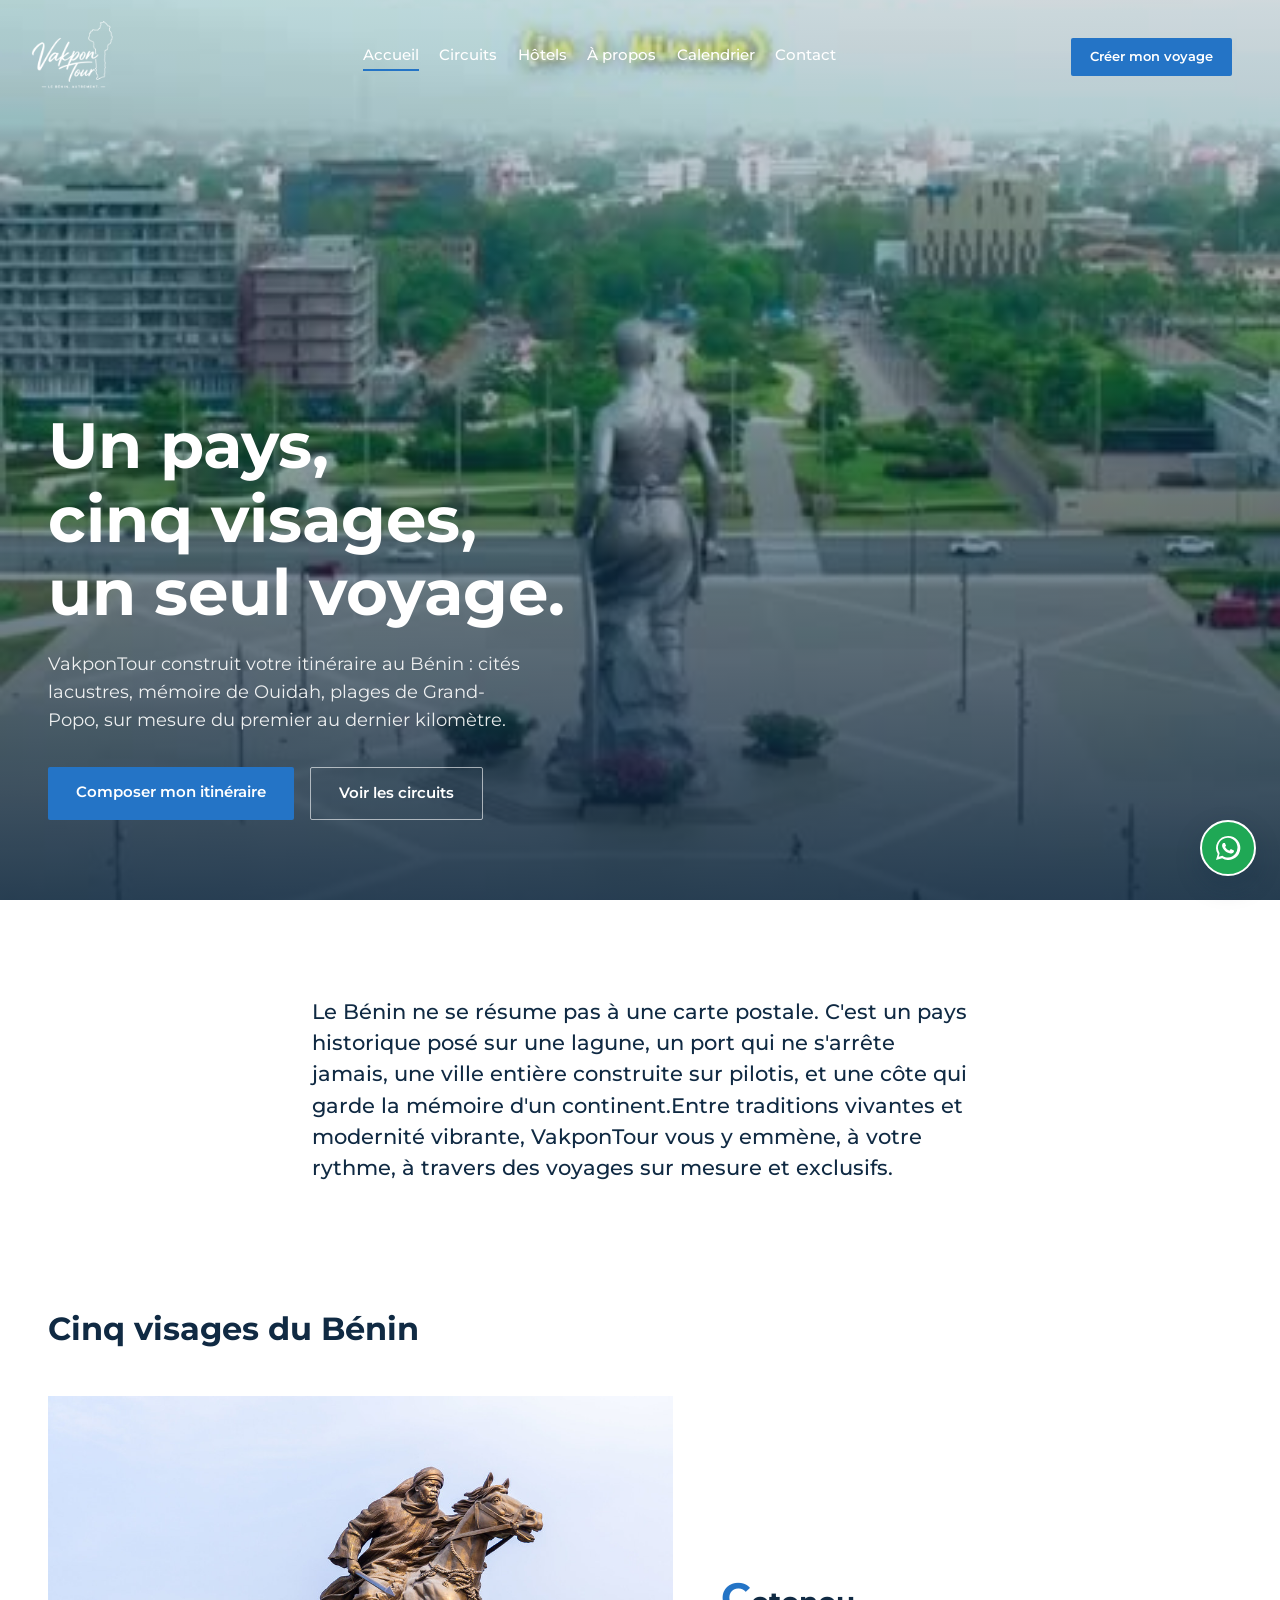
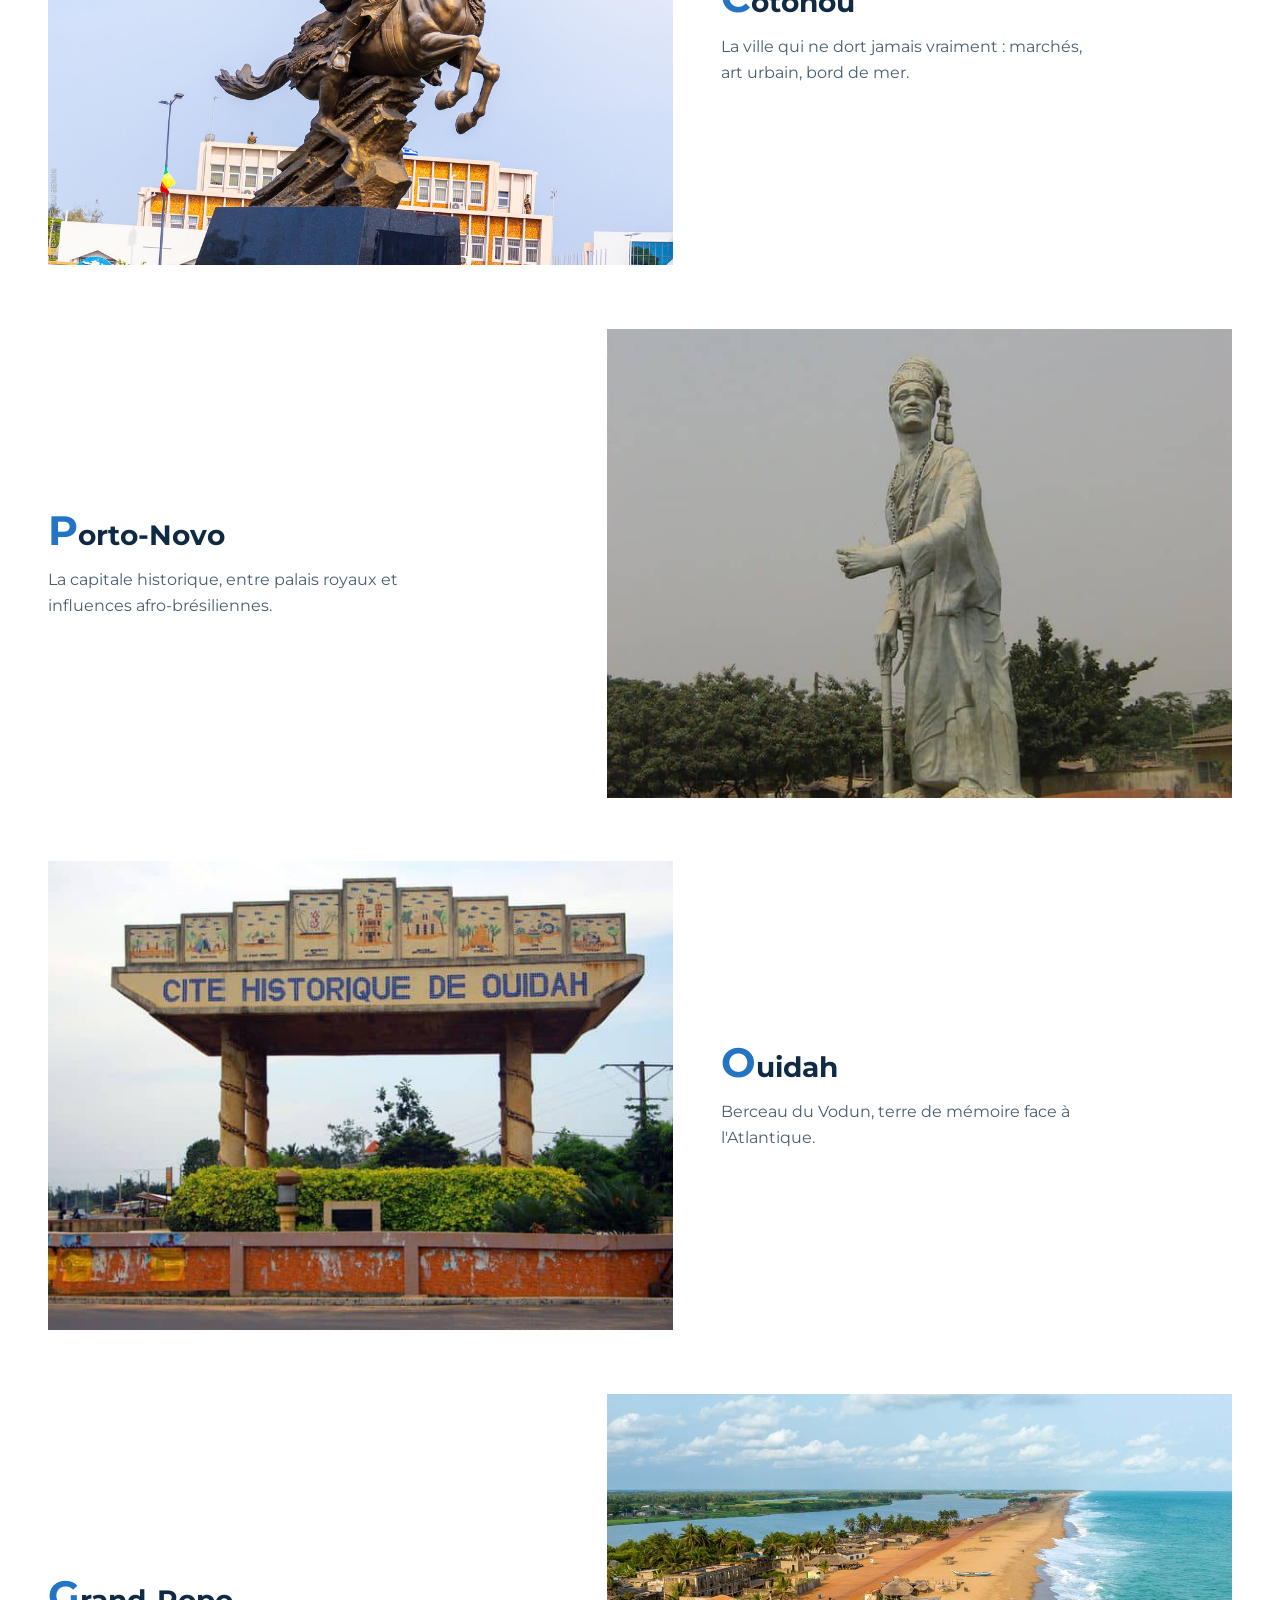
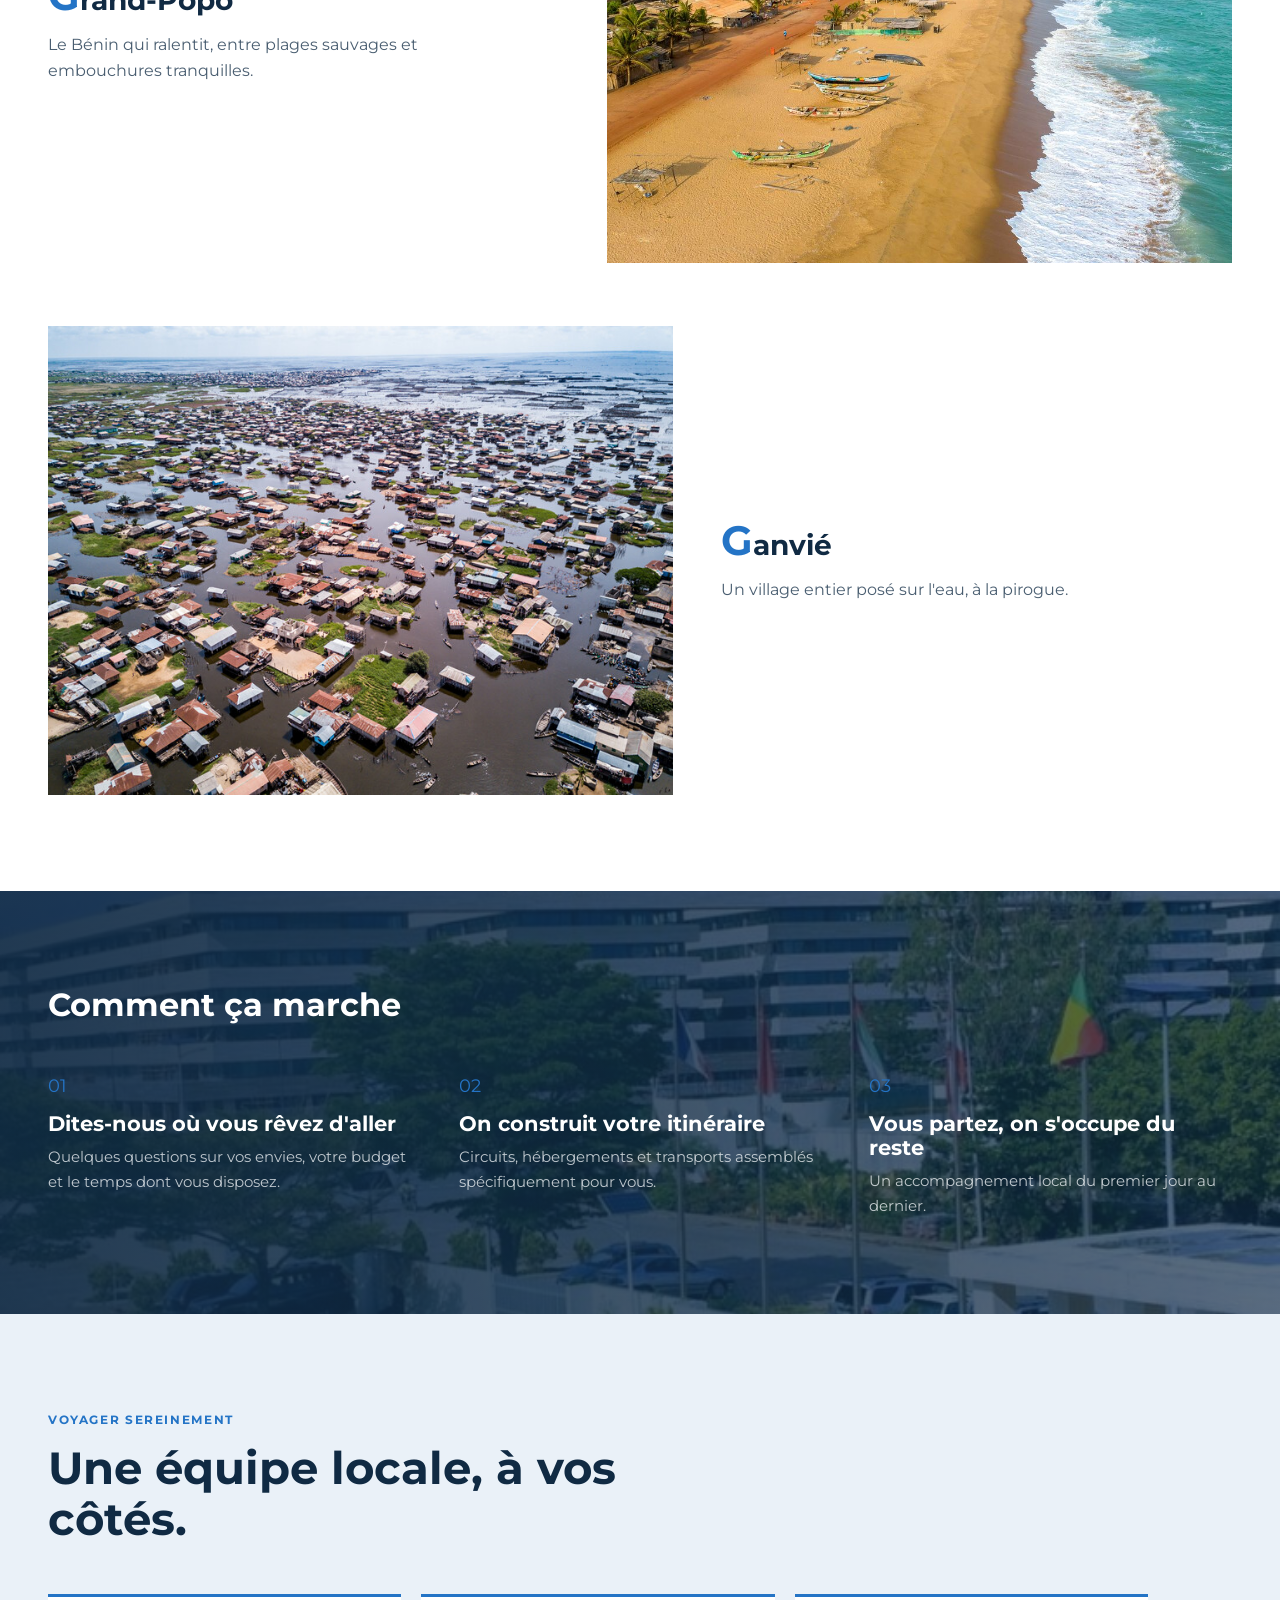
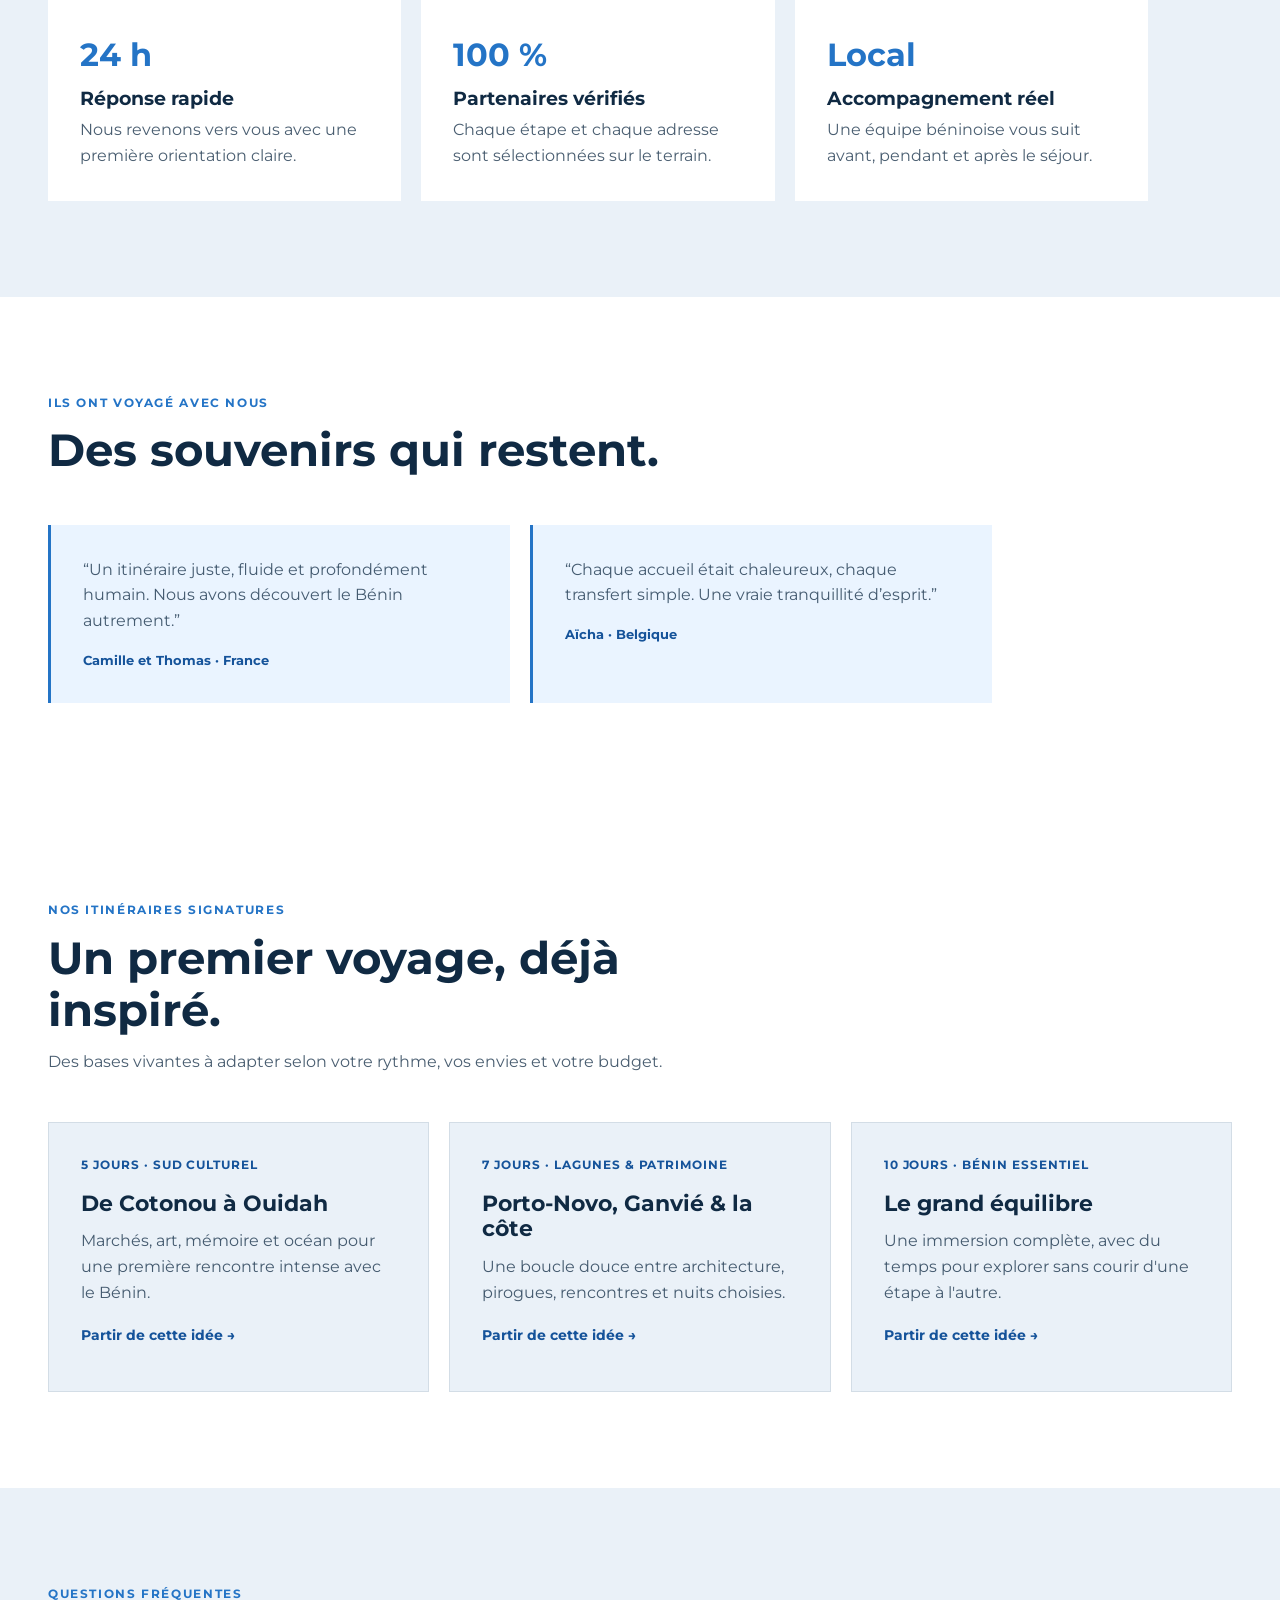
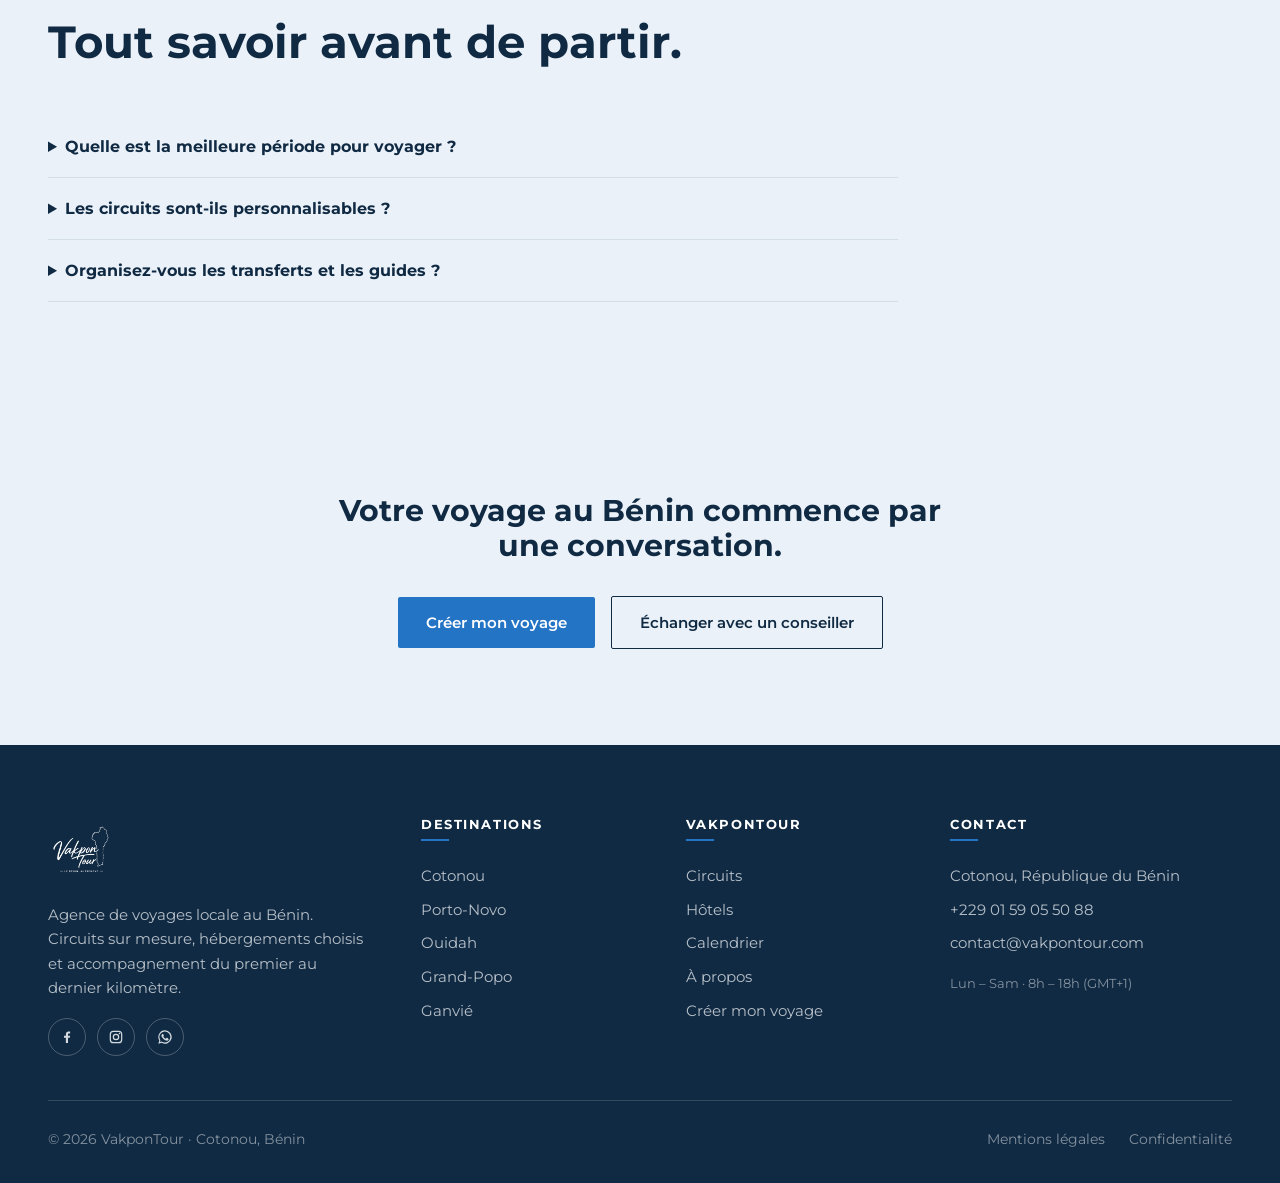
==== commit 66befbf6: "Mise à jour du site Vakpon Tour" ====
--- a/index.html
+++ b/index.html
@@ -3,18 +3,48 @@
   <head>
     <meta charset="UTF-8" />
     <meta name="viewport" content="width=device-width, initial-scale=1.0" />
-    <title>VakponTour · Voyages sur mesure au Bénin</title>
-    <meta
-      name="description"
-      content="VakponTour imagine des voyages sur mesure au Bénin : circuits locaux, hébergements choisis et accompagnement personnalisé."
-    />
+    <title>VakponTour · Agence de voyage locale au Bénin – Circuits sur mesure, Cotonou, Ouidah, Ganvié</title>
+    <meta name="description" content="VakponTour, agence de voyage locale au Bénin : circuits sur mesure, hébergements de charme et accompagnement personnalisé à Cotonou, Ouidah, Porto-Novo, Ganvié et Grand-Popo." />
+    <meta name="keywords" content="voyage Bénin, agence de voyage Bénin, circuit sur mesure Bénin, tourisme Bénin, Cotonou, Ouidah, Ganvié, Porto-Novo, Grand-Popo, Route des Esclaves, cité lacustre Ganvié, voyage Afrique de l'Ouest, séjour Bénin, guide local Bénin, Vodun Days, VakponTour" />
+    <meta name="robots" content="index, follow, max-image-preview:large" />
+    <meta name="geo.region" content="BJ" />
+    <meta name="geo.placename" content="Bénin" />
+    <link rel="canonical" href="https://vakpon-tour.vercel.app/" />
+    <meta property="og:type" content="website" />
+    <meta property="og:site_name" content="VakponTour" />
+    <meta property="og:locale" content="fr_FR" />
+    <meta property="og:title" content="VakponTour · Agence de voyage locale au Bénin – Circuits sur mesure, Cotonou, Ouidah, Ganvié" />
+    <meta property="og:description" content="VakponTour, agence de voyage locale au Bénin : circuits sur mesure, hébergements de charme et accompagnement personnalisé à Cotonou, Ouidah, Porto-Novo, Ganvié et Grand-Popo." />
+    <meta property="og:url" content="https://vakpon-tour.vercel.app/" />
+    <meta property="og:image" content="https://vakpon-tour.vercel.app/images/hero_a_propos.jpg" />
+    <meta name="twitter:card" content="summary_large_image" />
+    <meta name="twitter:title" content="VakponTour · Agence de voyage locale au Bénin – Circuits sur mesure, Cotonou, Ouidah, Ganvié" />
+    <meta name="twitter:description" content="VakponTour, agence de voyage locale au Bénin : circuits sur mesure, hébergements de charme et accompagnement personnalisé à Cotonou, Ouidah, Porto-Novo, Ganvié et Grand-Popo." />
+    <meta name="twitter:image" content="https://vakpon-tour.vercel.app/images/hero_a_propos.jpg" />
+    <link rel="icon" type="image/png" href="images/favicon.png" />
+
+  <script type="application/ld+json">
+  {
+    "@context": "https://schema.org",
+    "@type": "TravelAgency",
+    "name": "VakponTour",
+    "description": "Agence de voyages locale au Bénin spécialisée dans les circuits sur mesure : Cotonou, Ouidah, Porto-Novo, Ganvié et Grand-Popo.",
+    "url": "https://vakpon-tour.vercel.app/",
+    "logo": "https://vakpon-tour.vercel.app/images/logo-vakpontour-white.png",
+    "image": "https://vakpon-tour.vercel.app/images/hero_a_propos.jpg",
+    "areaServed": ["Bénin", "Afrique de l'Ouest"],
+    "knowsLanguage": ["fr", "en"],
+    "address": {"@type": "PostalAddress", "addressLocality": "Cotonou", "addressCountry": "BJ"}
+  }
+  </script>
     <link rel="preconnect" href="https://fonts.googleapis.com" />
     <link rel="preconnect" href="https://fonts.gstatic.com" crossorigin />
     <link
       href="https://fonts.googleapis.com/css2?family=Montserrat:wght@400;500;600;700&display=swap"
       rel="stylesheet"
     />
-    <link rel="stylesheet" href="css/site.css" />
+    <link rel="preload" as="image" href="images/poster_video_hero_1.jpg" />
+  <link rel="stylesheet" href="css/site.css" />
   </head>
   <body>
     <header class="site-header" id="site-header">
@@ -48,7 +78,7 @@
     <div class="nav-backdrop" id="nav-backdrop" aria-hidden="true"></div>
 
     <section class="hero">
-      <video autoplay muted loop playsinline class="hero-video">
+      <video autoplay muted loop playsinline class="hero-video" preload="metadata" poster="images/poster_video_hero_1.jpg">
         <source src="videos/video_hero_1.mp4" type="video/mp4" />
       </video>
       <div class="hero-overlay"></div>
@@ -87,7 +117,7 @@
       <div class="dest-list">
         <a href="circuits.html#cotonou" class="dest-item">
           <div class="dest-img">
-            <img src="images/Cotonou_1.jpg" alt="Cotonou" />
+            <img loading="lazy" decoding="async" src="images/Cotonou_1.jpg" alt="Cotonou" />
           </div>
           <div class="dest-text">
             <h3>Cotonou</h3>
@@ -100,7 +130,7 @@
 
         <a href="circuits.html#porto-novo" class="dest-item reverse">
           <div class="dest-img">
-            <img src="images/porto_novo.jpeg" alt="Porto-Novo" />
+            <img loading="lazy" decoding="async" src="images/porto_novo.jpeg" alt="Porto-Novo" />
           </div>
           <div class="dest-text">
             <h3>Porto-Novo</h3>
@@ -113,7 +143,7 @@
 
         <a href="circuits.html#ouidah" class="dest-item">
           <div class="dest-img">
-            <img src="images/Ouidah_1.jpeg" alt="Ouidah" />
+            <img loading="lazy" decoding="async" src="images/Ouidah_1.jpeg" alt="Ouidah" />
           </div>
           <div class="dest-text">
             <h3>Ouidah</h3>
@@ -123,7 +153,7 @@
 
         <a href="circuits.html#grand-popo" class="dest-item reverse">
           <div class="dest-img">
-            <img src="images/grand_popo.jpg" alt="Grand-Popo" />
+            <img loading="lazy" decoding="async" src="images/grand_popo.jpg" alt="Grand-Popo" />
           </div>
           <div class="dest-text">
             <h3>Grand-Popo</h3>
@@ -136,7 +166,7 @@
 
         <a href="circuits.html#ganvie" class="dest-item">
           <div class="dest-img">
-            <img src="images/ganviee.jpg" alt="Ganvié" />
+            <img loading="lazy" decoding="async" src="images/ganviee.jpg" alt="Ganvié" />
           </div>
           <div class="dest-text">
             <h3>Ganvié</h3>
@@ -307,6 +337,8 @@
         <div class="footer-brand">
           <img
             class="footer-logo"
+            loading="lazy"
+            decoding="async"
             src="images/logo-vakpontour-white.png"
             alt="VakponTour"
           />
--- a/css/site.css
+++ b/css/site.css
@@ -1,11 +1,1831 @@
-/* Point d’entrée CSS partagé par toutes les pages VakponTour.
-   style.css reste chargé en second pendant la migration pour garantir
-   exactement le rendu actuel. */
-@import url("./modules/base.css");
-@import url("./modules/header.css");
-@import url("./modules/mobile-nav.css");
-@import url("./modules/hero.css");
-@import url("./modules/components.css");
-@import url("./modules/pages.css");
-@import url("./modules/footer.css");
-@import url("./style.css");
+/* Base visuelle : variables, reset, typographie.
+   Les règles historiques restent dans style.css pendant la migration. */
+/* Header et navigation desktop. */
+/* Navigation mobile et animation avion. */
+/* Hero accueil, circuits et À propos. */
+/* Boutons, sections, cartes, formulaires et composants partagés. */
+/* Styles spécifiques aux pages : circuits, hôtels, histoire, à propos,
+   calendrier, contact et création de voyage. */
+/* Footer professionnel partagé par toutes les pages. */
+/* ===== Tokens ===== */
+:root {
+  --sable: #F7FAFC;
+  --sable-deep: #EAF1F8;
+  --encre: #102A43;
+  --lagune-950: #102A43;
+  --lagune-600: #2474C6;
+  --bleu: #2474C6;
+  --bleu-deep: #15539A;
+  --bleu-pale: #EAF4FF;
+  --bordure: rgba(16, 42, 67, .1);
+  --texte-doux: rgba(16, 42, 67, .72);
+  --texte-moyen: rgba(16, 42, 67, .76);
+
+  --font-display: 'Montserrat', sans-serif;
+  --font-body: 'Montserrat', sans-serif;
+}
+
+* { box-sizing: border-box; margin: 0; padding: 0; }
+
+html { scroll-behavior: smooth; overflow-x: clip; }
+
+body {
+  background: #FFFFFF;
+  color: var(--encre);
+  font-family: var(--font-body);
+  font-size: 1rem;
+  line-height: 1.6;
+  overflow-x: clip;
+}
+
+img { display: block; max-width: 100%; }
+a { text-decoration: none; color: inherit; }
+
+h1, h2, h3 {
+  font-family: var(--font-display);
+  font-weight: 700;
+  line-height: 1.15;
+}
+
+@media (prefers-reduced-motion: reduce) {
+  * { animation: none !important; transition: none !important; }
+}
+
+@media (prefers-reduced-motion: reduce) {
+  .main-nav a {
+    opacity: 1 !important;
+    transform: none !important;
+  }
+}
+
+/* ===== Header ===== */
+.site-header {
+  position: fixed;
+  top: 0;
+  left: 0;
+  right: 0;
+  z-index: 100;
+  display: flex;
+  align-items: center;
+  justify-content: space-between;
+  padding: 1.25rem 3rem 1.25rem 1.5rem;
+  transition: background .35s ease, padding .35s ease, box-shadow .35s ease;
+}
+
+.site-header.scrolled {
+  background: #FFFFFF;
+  padding: 0.85rem 3rem 0.85rem 1.5rem;
+  box-shadow: 0 1px 0 rgba(29,27,22,.08);
+}
+
+.logo svg {
+  height: 48px;
+  width: auto;
+  color: #fff;
+  transition: color .35s ease;
+}
+
+/* Logo VakponTour fourni : fond blanc neutralisé selon la couleur du header. */
+.logo { width: 104px; height: 74px; display: flex; align-items: center; }
+.logo svg { display: none; }
+.logo::before {
+  content: "";
+  display: block;
+  width: 100px;
+  height: 100px;
+  background: url('../images/logo-vakpontour-white.png') center / contain no-repeat;
+  transition: filter .35s ease;
+}
+/* Le PNG transparent reste blanc sur le hero et devient noir sur une navbar claire. */
+.site-header:not(.scrolled) .logo::before { filter: none; }
+.site-header.scrolled .logo::before,
+.inner-page .logo::before { filter: invert(1); }
+
+.site-header.scrolled .logo svg { color: var(--encre); }
+
+.main-nav {
+  display: flex;
+  gap: clamp(.75rem, 1.6vw, 2rem);
+}
+
+.main-nav a {
+  font-size: .95rem;
+  font-weight: 500;
+  color: #fff;
+  position: relative;
+  padding-bottom: 4px;
+}
+
+
+.site-header.scrolled .main-nav a { color: var(--encre); }
+
+/* Indicateur actif uniquement sur desktop : il suit exactement la largeur du lien. */
+@media (min-width: 1101px) {
+  .main-nav a.active::after {
+    content: "";
+    position: absolute;
+    left: 0;
+    right: 0;
+    bottom: 0;
+    width: auto;
+    height: 2px;
+    background: var(--bleu);
+  }
+}
+
+/* ===== Buttons ===== */
+.btn {
+  display: inline-block;
+  padding: .85rem 1.75rem;
+  border-radius: 2px;
+  font-weight: 600;
+  font-size: .95rem;
+  transition: transform .2s ease, background .2s ease, color .2s ease;
+}
+
+.btn-gold {
+  background: var(--bleu);
+  color: #fff;
+}
+.btn-gold:hover { background: var(--bleu-deep); transform: translateY(-2px); }
+
+.btn-outline {
+  border: 1px solid rgba(255,255,255,.6);
+  color: #fff;
+}
+.btn-outline:hover {
+  background: rgba(255,255,255,.12);
+  transform: translateY(-2px);
+}
+
+/* header-actions regroupe le CTA desktop + le burger, toujours alignés */
+.header-actions {
+  display: flex;
+  align-items: center;
+  gap: 1rem;
+}
+
+/* nav-cta : white-space nowrap empêche le texte de casser en 2 lignes et de déborder */
+.btn.nav-cta {
+  font-size: .8rem;
+  padding: .55rem 1.2rem;
+  white-space: nowrap;
+  flex-shrink: 0;
+}
+
+/* CTA dupliqué dans le panneau mobile, masqué par défaut (desktop) */
+.nav-cta-mobile { display: none; }
+
+/* ===== Burger ===== */
+/* Sans cercle : juste les trois tirets, alignés à droite. */
+.burger {
+  display: none;
+  flex-direction: column;
+  justify-content: center;
+  align-items: flex-end;
+  gap: 5px;
+  width: 42px;
+  height: 42px;
+  background: transparent;
+  border: none;
+  border-radius: 0;
+  cursor: pointer;
+  z-index: 200;
+  flex-shrink: 0;
+}
+
+.burger span {
+  display: block;
+  width: 18px;
+  height: 2px;
+  background: #fff;
+  border-radius: 2px;
+  transition: transform .35s cubic-bezier(.22,1,.36,1), width .35s cubic-bezier(.22,1,.36,1), opacity .25s ease, background .3s ease;
+}
+
+/* Le trait du milieu plus court : évoque la traînée d'un avion. */
+.burger span:nth-child(2) { width: 13px; }
+
+.site-header.scrolled .burger,
+.inner-page .burger { background: transparent; border: none; }
+.site-header.scrolled .burger span,
+.inner-page .burger span { background: var(--bleu-deep); }
+
+/* Ouverture : les traits décollent en X, l'avion a pris son envol. */
+.burger.open span:nth-child(1) { transform: translateY(7px) rotate(45deg); width: 20px; }
+.burger.open span:nth-child(2) { opacity: 0; transform: translateX(14px); }
+.burger.open span:nth-child(3) { transform: translateY(-7px) rotate(-45deg); width: 20px; }
+.burger.open { background: transparent; border: none; }
+.burger.open span { background: var(--bleu-deep); }
+
+/* ===== Backdrop pour fermer le menu mobile en cliquant à côté ===== */
+.nav-backdrop {
+  display: none;
+  position: fixed;
+  inset: 0;
+  background: rgba(8,31,58,.52);
+  z-index: 90;
+  opacity: 0;
+  transition: opacity .3s ease;
+}
+.nav-backdrop.open { display: block; opacity: 1; }
+
+/* ===== Hero ===== */
+.hero {
+  position: relative;
+  height: 100vh;
+  min-height: 620px;
+  overflow: hidden;
+  display: flex;
+  align-items: flex-end;
+}
+
+.hero-video {
+  position: absolute;
+  inset: 0;
+  width: 100%;
+  height: 100%;
+  object-fit: cover;
+}
+
+.hero-overlay {
+  position: absolute;
+  inset: 0;
+  background: linear-gradient(0deg, rgba(16,42,67,.88) 0%, rgba(16,42,67,.38) 55%, rgba(16,42,67,.18) 100%);
+}
+
+.hero-content {
+  position: relative;
+  z-index: 2;
+  padding: 0 3rem 5rem;
+  max-width: 640px;
+  color: #fff;
+}
+
+.hero-content h1 {
+  font-size: clamp(2.6rem, 5vw, 4.2rem);
+  margin-bottom: 1.25rem;
+}
+
+.hero-content p {
+  font-size: 1.1rem;
+  max-width: 480px;
+  margin-bottom: 2rem;
+  color: rgba(255,255,255,.9);
+}
+
+.hero-actions { display: flex; gap: 1rem; flex-wrap: wrap; }
+
+.reveal-up {
+  opacity: 0;
+  transform: translateY(24px);
+  animation: reveal-up .8s ease forwards;
+}
+
+@keyframes reveal-up {
+  to { opacity: 1; transform: translateY(0); }
+}
+
+/* ===== Intro ===== */
+.intro {
+  max-width: 720px;
+  margin: 0 auto;
+  padding: 6rem 2rem;
+  text-align: left;
+}
+
+.intro p {
+  font-size: 1.3rem;
+  font-family: var(--font-display);
+  font-weight: 500;
+  line-height: 1.5;
+}
+
+/* ===== Apparitions au défilement ===== */
+.scroll-reveal {
+  opacity: 0;
+  transform: translate3d(0, 38px, 0);
+  transition: opacity .75s ease, transform .75s cubic-bezier(.22, 1, .36, 1);
+  will-change: opacity, transform;
+}
+
+.scroll-reveal.from-left { transform: translate3d(-58px, 0, 0); }
+.scroll-reveal.from-right { transform: translate3d(58px, 0, 0); }
+.scroll-reveal.is-revealed { opacity: 1; transform: translate3d(0, 0, 0); }
+
+/* ===== Destinations ===== */
+.destinations {
+  padding: 2rem 3rem 6rem;
+}
+
+.destinations h2 {
+  font-size: 2rem;
+  margin-bottom: 3rem;
+}
+
+.dest-list {
+  display: flex;
+  flex-direction: column;
+  gap: 4rem;
+}
+
+.dest-item {
+  display: grid;
+  grid-template-columns: 1.1fr .9fr;
+  gap: 3rem;
+  align-items: center;
+}
+
+.dest-item.reverse { grid-template-columns: .9fr 1.1fr; }
+.dest-item.reverse .dest-img { order: 2; }
+.dest-item.reverse .dest-text { order: 1; }
+
+.dest-img {
+  overflow: hidden;
+  aspect-ratio: 4/3;
+}
+
+.dest-img img {
+  width: 100%;
+  height: 100%;
+  object-fit: cover;
+  transition: transform .5s ease;
+}
+
+.dest-item:hover .dest-img img { transform: scale(1.05); }
+
+.dest-text h3 {
+  font-size: 1.75rem;
+  margin-bottom: .75rem;
+  color: var(--lagune-950);
+}
+
+.dest-text h3::first-letter {
+  color: var(--bleu);
+  font-size: 1.45em;
+  font-weight: 700;
+}
+
+.dest-text p { max-width: 380px; color: var(--texte-moyen); }
+
+/* ===== Steps ===== */
+.steps {
+  position: relative;
+  overflow: hidden;
+  background: var(--lagune-950) url('../images/hero_comment_ca_marche.jpg') center/cover no-repeat;
+  color: var(--sable);
+  padding: 6rem 3rem;
+}
+
+.steps::before {
+  content: "";
+  position: absolute;
+  inset: 0;
+  background: linear-gradient(90deg, rgba(16,42,67,.92), rgba(16,42,67,.68));
+}
+
+.steps h2 {
+  position: relative;
+  z-index: 1;
+  font-size: 2rem;
+  margin-bottom: 3rem;
+  color: #fff;
+}
+
+.steps-list {
+  position: relative;
+  z-index: 1;
+  display: grid;
+  grid-template-columns: repeat(3, 1fr);
+  gap: 3rem;
+}
+
+.step-num {
+  display: block;
+  font-family: var(--font-display);
+  font-size: 1.1rem;
+  color: var(--bleu);
+  margin-bottom: .75rem;
+}
+
+.step h3 {
+  font-size: 1.3rem;
+  margin-bottom: .6rem;
+  color: #fff;
+}
+
+.step p { color: rgba(247,250,252,.75); font-size: .95rem; }
+
+/* ===== CTA band ===== */
+.cta-band {
+  text-align: center;
+  padding: 6rem 2rem;
+  background: var(--sable-deep);
+}
+
+.cta-band h2 {
+  font-size: 1.9rem;
+  max-width: 620px;
+  margin: 0 auto 2rem;
+  color: var(--lagune-950);
+}
+
+/* ===== Footer ===== */
+.site-footer {
+  background: var(--encre);
+  color: var(--sable);
+  padding: 3rem;
+}
+
+.footer-top {
+  display: flex;
+  justify-content: space-between;
+  align-items: center;
+  flex-wrap: wrap;
+  gap: 1.5rem;
+  padding-bottom: 2rem;
+  border-bottom: 1px solid rgba(247,250,252,.15);
+}
+
+.footer-logo {
+  content: url('../images/logo-vakpontour-white.png');
+  width: 68px;
+  height: 68px;
+  object-fit: contain;
+}
+
+.footer-top nav { display: flex; gap: 1.75rem; }
+.footer-top nav a { font-size: .9rem; color: rgba(247,250,252,.8); }
+.footer-top nav a:hover { color: var(--bleu-pale); }
+
+.footer-bottom {
+  padding-top: 1.5rem;
+  font-size: .85rem;
+  color: rgba(247,250,252,.5);
+}
+
+/* ===== Responsive ===== */
+@media (max-width: 1100px) {
+  .site-header { padding: 1rem 1.5rem 1rem 1rem; }
+  .site-header.scrolled { padding: .8rem 1.5rem .8rem 1rem; }
+  .logo { width: 78px; height: 58px; }
+  .logo::before { width: 58px; height: 58px; }
+
+  /* CTA desktop compact mais toujours sur une ligne */
+  .btn.nav-cta { font-size: .75rem; padding: .45rem .9rem; }
+
+  .burger { display: flex; }
+
+  .main-nav {
+    display: flex;
+    flex-direction: column;
+    position: fixed;
+    inset: 0;
+    width: auto;
+    max-width: none;
+    height: 100dvh;
+    min-height: 100vh;
+    background: #FFFFFF;
+    padding: 7rem 2rem 2.5rem;
+    gap: .9rem;
+    box-shadow: -12px 0 40px rgba(8,31,58,.16);
+    transform: translateX(100%);
+    transition: transform .25s ease-out;
+    z-index: 150;
+  }
+
+  .main-nav:not(.open) a {
+    opacity: 0;
+    transform: translateX(48px) rotate(2deg);
+  }
+  .main-nav.open a {
+    animation: plane-fly-in .2s ease-out forwards;
+    animation-delay: 0s;
+  }
+  .main-nav.open { transform: translateX(0); }
+  .main-nav .nav-cta-mobile {
+    margin-top: 1.1rem;
+    text-align: center;
+    justify-content: center;
+  }
+
+  /* ===== Animation avion : traînée pointillée + atterrissage en douceur ===== */
+  .main-nav::before {
+    content: "";
+    position: absolute;
+    top: 0;
+    left: 0.9rem;
+    width: 2px;
+    height: 100%;
+    background: repeating-linear-gradient(to bottom, rgba(36,116,198,.35) 0 9px, transparent 9px 18px);
+    opacity: 0;
+    transition: opacity .4s ease .15s;
+  }
+  .main-nav::after {
+    content: "\2708";
+    position: absolute;
+    top: 2.2rem;
+    left: 0.1rem;
+    font-size: 1.5rem;
+    color: var(--bleu);
+    transform: translate(-120px, 70px) rotate(55deg);
+    opacity: 0;
+    transition: transform .8s cubic-bezier(.16,.84,.3,1), opacity .3s ease;
+  }
+  .main-nav.open {
+    transform: translateX(0);
+  }
+  .main-nav .nav-cta-mobile {
+    margin-top: 1.1rem;
+    text-align: center;
+    justify-content: center;
+  }
+  .main-nav.open::before { opacity: 1; }
+  .main-nav.open::after {
+    opacity: 1;
+    transform: translate(0, 0) rotate(45deg);
+  }
+  @keyframes plane-land {
+    0%   { transform: translateX(60%) translateY(4%) rotate(1.5deg); }
+    60%  { transform: translateX(-1.5%) rotate(-.4deg); }
+    100% { transform: translateX(0) rotate(0); }
+  }
+
+
+  .main-nav a {
+    color: var(--encre) !important;
+    width: 100%;
+    font-size: 1.05rem;
+    font-weight: 600;
+    padding: 1rem 1.1rem;
+    border-radius: .65rem;
+    transition: background .2s ease, color .2s ease, transform .2s ease;
+  }
+
+  .main-nav a:hover,
+  .main-nav a:focus-visible,
+  .main-nav a.active { background: var(--bleu-pale); color: var(--bleu-deep) !important; transform: translateX(4px); }
+  .main-nav a.active::after,
+  .main-nav a:hover::after { display: none; }
+
+  .nav-cta-mobile {
+    display: inline-block;
+    margin-top: 1.25rem;
+    text-align: center;
+    color: #fff !important;
+  }
+
+  .hero { justify-content: center; }
+  .hero-content {
+    padding: 0 1.5rem 3.5rem;
+    text-align: center;
+    margin: 0 auto;
+  }
+  .hero-actions { justify-content: center; }
+
+  .steps::before { background: rgba(16,42,67,.82); }
+
+  .destinations { padding: 2rem 1.5rem 4rem; }
+  .dest-item, .dest-item.reverse {
+    grid-template-columns: 1fr;
+  }
+  .dest-item.reverse .dest-img,
+  .dest-item.reverse .dest-text { order: initial; }
+  .scroll-reveal.from-left,
+  .scroll-reveal.from-right {
+    transform: translate3d(0, 22px, 0) scale(.985);
+    transition-duration: .5s;
+  }
+  .scroll-reveal.is-revealed { transform: translate3d(0, 0, 0) scale(1); }
+  .steps { padding: 4rem 1.5rem; }
+  .steps-list { grid-template-columns: 1fr; gap: 2.5rem; }
+  .site-footer { padding: 2rem 1.5rem; }
+}
+
+/* En dessous de 420px, cacher le CTA du header pour laisser respirer le burger/logo */
+@media (max-width: 420px) {
+  .header-actions .nav-cta { display: none; }
+}
+
+/* ===== Pages intérieures ===== */
+.inner-page { background: #fff; }
+.inner-page .site-header {
+  background: #fff;
+  box-shadow: 0 1px 0 var(--bordure);
+}
+.inner-page .logo svg,
+.inner-page .main-nav a { color: var(--encre); }
+.inner-page .burger { background: var(--bleu-pale); border-color: rgba(36,116,198,.15); }
+.inner-page .burger span { background: var(--bleu-deep); }
+
+.page-hero {
+  min-height: 500px;
+  padding: 10rem 3rem 4rem;
+  display: flex;
+  align-items: flex-end;
+  color: #fff;
+  background: var(--lagune-950) center/cover no-repeat;
+  position: relative;
+}
+.page-hero::before { content: ""; position: absolute; inset: 0; background: linear-gradient(90deg, rgba(16,42,67,.9), rgba(16,42,67,.35)); }
+.page-hero-content { position: relative; max-width: 660px; }
+.eyebrow { display: block; color: var(--bleu); font-size: .78rem; font-weight: 700; letter-spacing: .13em; text-transform: uppercase; margin-bottom: .8rem; }
+.page-hero h1 { font-size: clamp(2.7rem, 5vw, 4.6rem); margin-bottom: 1rem; }
+.page-hero p { max-width: 560px; font-size: 1.08rem; color: rgba(255,255,255,.88); }
+.page-hero-circuits { background-image: url('../images/ouidah.jpeg'); background-position: center 42%; }
+.page-hero-hotels { background-image: url('../images/grppp.jpg'); background-position: center 42%; }
+.page-hero-story { background-image: url('../images/porto_novo.jpeg'); background-position: center 40%; }
+.page-hero-contact { background-image: url('../images/cotonou_2.jpg'); background-position: center 42%; }
+
+.page-section { padding: 6rem 3rem; }
+.page-section--soft { background: var(--sable-deep); }
+.section-heading { max-width: 650px; margin-bottom: 3rem; }
+.section-heading h2 { color: var(--lagune-950); font-size: clamp(2rem, 3.5vw, 3rem); margin-bottom: .8rem; }
+.section-heading p { color: var(--texte-moyen); }
+
+.circuit-grid, .hotel-grid { display: grid; grid-template-columns: repeat(3, 1fr); gap: 1.5rem; }
+.travel-card { background: #fff; border: 1px solid var(--bordure); box-shadow: 0 12px 30px rgba(16,42,67,.08); overflow: hidden; transition: transform .3s ease, box-shadow .3s ease; }
+.travel-card:hover { transform: translateY(-8px); box-shadow: 0 18px 38px rgba(16,42,67,.14); }
+.travel-card img { width: 100%; aspect-ratio: 4 / 3; object-fit: cover; }
+.travel-card-body { padding: 1.5rem; }
+.travel-card-meta { display: flex; gap: 1rem; color: var(--bleu-deep); font-size: .8rem; font-weight: 700; margin-bottom: .65rem; }
+.travel-card h3 { color: var(--lagune-950); font-size: 1.35rem; margin-bottom: .55rem; }
+.travel-card p { color: var(--texte-doux); font-size: .94rem; }
+.card-link { display: inline-block; margin-top: 1.15rem; color: var(--bleu-deep); font-size: .9rem; font-weight: 700; }
+.card-link::after { content: " →"; transition: margin .2s ease; }
+.card-link:hover::after { margin-left: .3rem; }
+
+.feature-split { display: grid; grid-template-columns: 1fr 1fr; align-items: center; gap: clamp(2rem, 6vw, 6rem); max-width: 1100px; margin: 0 auto; }
+.feature-split img { width: 100%; min-height: 440px; object-fit: cover; }
+.feature-split h2 { font-size: clamp(2rem, 3.5vw, 3rem); color: var(--lagune-950); margin-bottom: 1.25rem; }
+.feature-split p { color: var(--texte-moyen); margin-bottom: 1rem; }
+.check-list { list-style: none; margin-top: 1.5rem; }
+.check-list li { padding: .65rem 0; color: var(--lagune-950); font-weight: 600; border-bottom: 1px solid var(--bordure); }
+.check-list li::before { content: "✓"; color: var(--bleu); margin-right: .7rem; }
+
+.story-copy { max-width: 760px; margin: 0 auto; font-size: 1.2rem; color: var(--encre); }
+.story-copy p + p { margin-top: 1.25rem; }
+.values-grid { display: grid; grid-template-columns: repeat(3, 1fr); gap: 1.5rem; }
+.value { padding: 2rem; background: #fff; border-top: 3px solid var(--bleu); }
+.value h3 { color: var(--lagune-950); margin-bottom: .6rem; }
+.value p { color: var(--texte-doux); }
+
+.contact-layout { display: grid; grid-template-columns: .85fr 1.15fr; gap: clamp(2rem, 6vw, 6rem); max-width: 1100px; margin: 0 auto; }
+.contact-details h2, .contact-form h2 { color: var(--lagune-950); font-size: 2rem; margin-bottom: 1rem; }
+.contact-details p { color: var(--texte-moyen); margin-bottom: 1.5rem; }
+.contact-item { display: block; padding: 1rem 0; border-bottom: 1px solid var(--bordure); color: var(--lagune-950); font-weight: 600; }
+.contact-item span { display: block; color: var(--bleu-deep); font-size: .75rem; letter-spacing: .08em; text-transform: uppercase; margin-bottom: .2rem; }
+.contact-form { padding: clamp(1.5rem, 4vw, 3rem); background: var(--sable-deep); }
+.form-row { display: grid; grid-template-columns: 1fr 1fr; gap: 1rem; }
+.field { display: block; margin-bottom: 1.1rem; color: var(--lagune-950); font-size: .86rem; font-weight: 700; }
+.field input, .field textarea, .field select { width: 100%; margin-top: .45rem; padding: .8rem .9rem; border: 1px solid var(--bordure); border-radius: 0; background: #fff; color: var(--encre); font: inherit; }
+.field textarea { min-height: 130px; resize: vertical; }
+.field input:focus, .field textarea:focus, .field select:focus { outline: 2px solid var(--bleu); outline-offset: 1px; border-color: var(--bleu); }
+
+@media (max-width: 900px) {
+  .page-hero { min-height: 440px; padding: 8rem 1.5rem 3rem; }
+  .page-section { padding: 4rem 1.5rem; }
+  .circuit-grid, .hotel-grid, .values-grid { grid-template-columns: 1fr; }
+  .feature-split, .contact-layout { grid-template-columns: 1fr; }
+  .feature-split img { min-height: 340px; max-height: 480px; }
+}
+@media (max-width: 520px) {
+  .form-row { grid-template-columns: 1fr; gap: 0; }
+}
+
+@media (max-width: 600px) {
+  .hero,
+  .page-hero,
+  .about-hero {
+    align-items: center;
+  }
+  .hero-content,
+  .page-hero-content,
+  .about-hero-content {
+    width: 100%;
+    max-width: 100%;
+    padding: 0 1.15rem 3rem;
+    text-align: center;
+    margin-inline: auto;
+  }
+  .hero-content p { margin-inline: auto; }
+  .hero-actions { justify-content: center; }
+  .hero-content h1,
+  .page-hero h1,
+  .about-hero h1 { font-size: clamp(1.45rem, 6vw, 2rem) !important; text-align: center; }
+  .hero-content strong,
+  .page-hero strong,
+  .hero-content b,
+  .page-hero b { font-size: .92em; }
+  h1 strong, h2 strong, h3 strong, h1 b, h2 b, h3 b { font-size: .92em; }
+  .site-header { padding: .7rem .9rem; }
+  .site-header.scrolled { padding: .65rem .9rem; }
+  .logo { width: 100px; height: 100px; }
+  .logo::before { width: 100px; height: 100px; }
+  .header-actions { gap: .45rem; }
+  .btn.nav-cta { display: none; }
+  .main-nav { inset: 0; width: auto; max-width: none; height: 100dvh; min-height: 100vh; padding: 7rem 1.25rem 2.5rem; gap: .9rem; }
+  .main-nav a { width: 100%; font-size: 1rem; padding: 1rem .85rem; }
+  .nav-cta-mobile { margin-top: 1.1rem; }
+  .hero { min-height: 560px; height: 100svh; }
+  .hero-content { padding: 0 1.15rem; }
+  .hero-content h1,
+  .page-hero h1,
+  .about-hero h1 { font-size: clamp(1.85rem, 8vw, 2.45rem); }
+  .hero-content p { font-size: .92rem; }
+  .hero-content h1 strong,
+  .page-hero h1 strong,
+  .about-hero h1 strong,
+  .hero-content h1 b,
+  .page-hero h1 b,
+  .about-hero h1 b { font-size: .84em; }
+  .hero-actions { gap: .7rem; }
+  .hero-actions .btn { width: 100%; }
+  .page-hero { min-height: 410px; padding: 7rem 1.15rem 2.5rem; }
+  .page-hero h1 { font-size: clamp(2.25rem, 10vw, 3rem); }
+  .page-section { padding: 3.25rem 1.15rem; }
+  .section-heading { margin-bottom: 2rem; }
+  .site-footer { padding: 2rem 1.15rem; }
+  .footer-top nav { width: 100%; gap: .6rem 1.1rem; flex-wrap: wrap; }
+  .footer-top nav a { font-size: .82rem; }
+  .media-placeholder { min-height: 280px; padding: 1.25rem; }
+  .media-placeholder--wide { min-height: 320px; }
+  .event-card { grid-template-columns: 82px minmax(0, 1fr); }
+  .event-date { padding: 1rem .45rem; }
+  .event-date strong { font-size: 1.35rem; }
+  .event-content { padding: 1rem; }
+  .event-content h3 { font-size: 1.08rem; }
+  .trip-form, .trip-summary { padding: 1.25rem; }
+  .summary-list li { align-items: flex-start; font-size: .82rem; }
+  .summary-list strong { max-width: 58%; overflow-wrap: anywhere; font-size: .78rem; }
+  .field input, .field textarea, .field select { font-size: 16px; }
+  .choice-grid label { min-height: 0; }
+  .footer-logo { width: 85px; height: 85px; }
+}
+
+/* ===== À propos & calendrier ===== */
+.about-hero { background: var(--lagune-950); min-height: 620px; }
+.about-hero::before { background: linear-gradient(110deg, rgba(16,42,67,.96), rgba(16,42,67,.74)); }
+.about-proof { display: grid; grid-template-columns: repeat(3, 1fr); gap: 1px; background: rgba(16,42,67,.15); }
+.proof-item { padding: 2.5rem; background: #fff; }
+.proof-number { display: block; color: var(--bleu); font-size: 2.6rem; font-weight: 700; line-height: 1; margin-bottom: .7rem; }
+.proof-item p { color: var(--texte-doux); }
+.media-placeholder { min-height: 390px; display: flex; align-items: center; justify-content: center; padding: 2rem; border: 1px dashed rgba(36,116,198,.45); background: linear-gradient(135deg, #f7fbff, #eaf4ff); color: var(--bleu-deep); text-align: center; font-size: .8rem; font-weight: 700; letter-spacing: .12em; text-transform: uppercase; }
+.media-placeholder--wide { min-height: 510px; }
+.calendar-intro { display: grid; grid-template-columns: .9fr 1.1fr; gap: 3rem; align-items: center; }
+.calendar-list { display: grid; gap: 1.25rem; }
+.event-card { display: grid; grid-template-columns: 112px 1fr; overflow: hidden; background: #fff; border: 1px solid var(--bordure); transition: transform .25s ease, box-shadow .25s ease; }
+.event-card:hover { transform: translateX(7px); box-shadow: 0 12px 28px rgba(16,42,67,.1); }
+.event-date { padding: 1.4rem 1rem; background: var(--lagune-950); color: #fff; text-align: center; display: flex; flex-direction: column; justify-content: center; }
+.event-date strong { font-size: 1.7rem; line-height: 1; }
+.event-date span { color: var(--bleu); font-size: .76rem; font-weight: 700; letter-spacing: .09em; text-transform: uppercase; margin-top: .4rem; }
+.event-content { padding: 1.35rem 1.5rem; }
+.event-content h3 { color: var(--lagune-950); font-size: 1.25rem; margin-bottom: .35rem; }
+.event-content p { color: var(--texte-doux); font-size: .92rem; }
+.event-place { display: inline-block; color: var(--bleu-deep); font-size: .76rem; font-weight: 700; margin-bottom: .5rem; }
+.calendar-note { margin-top: 2rem; padding: 1rem 1.25rem; border-left: 3px solid var(--bleu); color: var(--texte-moyen); background: var(--bleu-pale); font-size: .88rem; }
+@media (max-width: 900px) {
+  .about-proof, .calendar-intro { grid-template-columns: 1fr; }
+  .media-placeholder--wide { min-height: 360px; }
+}
+@media (min-width: 901px) and (max-width: 1150px) {
+  .inner-page .main-nav { gap: .75rem; }
+  .inner-page .main-nav a { font-size: .8rem; }
+  .inner-page .header-actions { gap: .5rem; }
+  .inner-page .btn.nav-cta { padding: .5rem .75rem; }
+}
+
+/* ===== Demande de voyage ===== */
+.trip-layout { display: grid; grid-template-columns: minmax(0, 1.15fr) minmax(300px, .85fr); gap: 2rem; align-items: start; }
+.trip-form { background: #fff; border: 1px solid var(--bordure); padding: clamp(1.5rem, 4vw, 3rem); }
+.trip-form h2, .trip-summary h2 { color: var(--lagune-950); font-size: 1.75rem; margin-bottom: .55rem; }
+.trip-form > p { color: var(--texte-doux); margin-bottom: 1.8rem; }
+.trip-summary { position: sticky; top: 6.5rem; padding: 2rem; background: var(--lagune-950); color: #fff; }
+.trip-summary p { color: rgba(247,250,252,.75); font-size: .92rem; }
+.trip-summary h2 { color: #fff; }
+.summary-list { list-style: none; margin: 1.5rem 0; }
+.summary-list li { display: flex; justify-content: space-between; gap: 1rem; padding: .75rem 0; border-bottom: 1px solid rgba(247,250,252,.15); font-size: .9rem; }
+.summary-list strong { color: var(--bleu); text-align: right; }
+.form-section { padding: 1.45rem 0; border-top: 1px solid var(--bordure); }.form-section h3 { color: var(--lagune-950); font-size: 1.1rem; margin-bottom: 1rem; }
+.choice-grid { display: grid; grid-template-columns: repeat(3, 1fr); gap: .75rem; }
+.choice-grid input { position: absolute; opacity: 0; }
+.choice-grid label { display: block; min-height: 74px; padding: .85rem; border: 1px solid var(--bordure); color: var(--lagune-950); cursor: pointer; font-size: .86rem; font-weight: 700; transition: border .2s ease, background .2s ease, color .2s ease; }
+.choice-grid label:hover, .choice-grid input:focus + label { border-color: var(--bleu); }
+.choice-grid input:checked + label { border-color: var(--bleu); background: var(--bleu-pale); color: var(--bleu-deep); }
+.choice-grid small { display: block; font-size: .72rem; font-weight: 500; margin-top: .25rem; }
+.trip-success { display: none; margin-top: 1rem; padding: 1rem; background: var(--bleu-pale); border-left: 3px solid var(--bleu); color: var(--lagune-950); }.trip-success.visible { display: block; }
+@media (max-width: 900px) {
+  .trip-layout { grid-template-columns: 1fr; }
+  .trip-summary { position: static; }
+  .choice-grid { grid-template-columns: 1fr; }
+}
+
+/* Dernières protections mobile : elles passent après tous les composants. */
+@media (max-width: 600px) {
+  .page-hero { min-height: 410px; padding: 7rem 1.15rem 2.5rem; }
+  .page-section { padding: 3.25rem 1.15rem; }
+  .media-placeholder { min-height: 280px; padding: 1.25rem; }
+  .media-placeholder--wide { min-height: 320px; }
+  .event-card { grid-template-columns: 82px minmax(0, 1fr); }
+  .event-date { padding: 1rem .45rem; }
+  .event-date strong { font-size: 1.35rem; }
+  .event-content { padding: 1rem; }
+  .event-content h3 { font-size: 1.08rem; }
+  .trip-form, .trip-summary { padding: 1.25rem; }
+  .summary-list li { align-items: flex-start; font-size: .82rem; }
+  .summary-list strong { max-width: 58%; overflow-wrap: anywhere; font-size: .78rem; }
+  .choice-grid label { min-height: 0; }
+}
+
+/* ===== Hero circuits : mêmes fonctions que le hero accueil ===== */
+/* Vidéo plein écran + overlay + contenu aligné en bas ; l'image Ouidah
+   sert d'arrière-plan de repli pendant le chargement de la vidéo. */
+.hero.page-hero-circuits {
+  background: var(--lagune-950) url("../images/ouidah.jpeg") center 42% / cover
+    no-repeat;
+}
+.hero.page-hero-circuits .hero-content {
+  max-width: 660px;
+}
+.hero.page-hero-circuits .eyebrow {
+  color: #7db8ef;
+}
+
+/* ===== Footer pro (toutes les pages) ===== */
+/* Le logo du footer (img.footer-logo) est conservé tel quel. */
+.site-footer {
+  background: var(--encre);
+  color: var(--sable);
+  padding: 4.5rem 3rem 2rem;
+}
+
+.footer-grid {
+  display: grid;
+  grid-template-columns: 1.5fr 1fr 1fr 1.3fr;
+  gap: 3rem;
+  padding-bottom: 2.75rem;
+  border-bottom: 1px solid rgba(247, 250, 252, 0.15);
+}
+
+.footer-brand {
+  display: flex;
+  flex-direction: column;
+  align-items: flex-start;
+  gap: 1.1rem;
+}
+
+.footer-tagline {
+  max-width: 320px;
+  font-size: 0.92rem;
+  line-height: 1.65;
+  color: rgba(247, 250, 252, 0.72);
+}
+
+.footer-social {
+  display: flex;
+  gap: 0.7rem;
+}
+
+.footer-social a {
+  display: grid;
+  place-items: center;
+  width: 38px;
+  height: 38px;
+  border: 1px solid rgba(247, 250, 252, 0.25);
+  border-radius: 50%;
+  color: rgba(247, 250, 252, 0.85);
+  transition:
+    background 0.25s ease,
+    border-color 0.25s ease,
+    color 0.25s ease,
+    transform 0.25s ease;
+}
+
+.footer-social a:hover {
+  background: var(--bleu);
+  border-color: var(--bleu);
+  color: #fff;
+  transform: translateY(-3px);
+}
+
+.footer-col h3 {
+  font-size: 0.82rem;
+  font-weight: 700;
+  letter-spacing: 0.12em;
+  text-transform: uppercase;
+  color: #fff;
+  margin-bottom: 1.15rem;
+  position: relative;
+  padding-bottom: 0.55rem;
+}
+
+/* Petit trait bleu sous chaque titre de colonne */
+.footer-col h3::after {
+  content: "";
+  position: absolute;
+  left: 0;
+  bottom: 0;
+  width: 28px;
+  height: 2px;
+  background: var(--bleu);
+}
+
+.footer-col a,
+.footer-col address {
+  display: block;
+  padding: 0.32rem 0;
+  font-size: 0.92rem;
+  font-style: normal;
+  color: rgba(247, 250, 252, 0.72);
+  transition: color 0.2s ease, transform 0.2s ease;
+}
+
+.footer-col a:hover {
+  color: var(--bleu-pale);
+  transform: translateX(4px);
+}
+
+.footer-hours {
+  margin-top: 0.75rem;
+  font-size: 0.82rem;
+  color: rgba(247, 250, 252, 0.5);
+}
+
+.footer-bottom {
+  display: flex;
+  align-items: center;
+  justify-content: space-between;
+  flex-wrap: wrap;
+  gap: 0.8rem;
+  padding-top: 1.75rem;
+  font-size: 0.85rem;
+  color: rgba(247, 250, 252, 0.5);
+}
+
+.footer-legal {
+  display: flex;
+  gap: 1.5rem;
+}
+
+.footer-legal a {
+  color: rgba(247, 250, 252, 0.5);
+  transition: color 0.2s ease;
+}
+
+.footer-legal a:hover {
+  color: var(--bleu-pale);
+}
+
+@media (max-width: 900px) {
+  .site-footer {
+    padding: 3.5rem 1.5rem 1.5rem;
+  }
+  .footer-grid {
+    grid-template-columns: 1fr 1fr;
+    gap: 2.25rem;
+  }
+  .footer-brand {
+    grid-column: 1 / -1;
+  }
+}
+
+@media (max-width: 520px) {
+  .footer-grid {
+    grid-template-columns: 1fr;
+  }
+  .footer-bottom {
+    flex-direction: column;
+    text-align: center;
+  }
+}
+
+/* ===== Ajustements ciblés : hero À propos et indicateur desktop ===== */
+@media (min-width: 1101px) {
+  /* Aucun trait au survol : uniquement la page active. */
+  .main-nav a:hover::after {
+    display: none;
+  }
+  .main-nav a.active::after {
+    left: 0;
+    right: 0;
+    width: 100%;
+  }
+}
+
+.about-page .about-hero {
+  background: url('../images/hero_propos.jpg') center / cover no-repeat;
+  min-height: 100vh;
+}
+.about-page .about-hero::before {
+  display: none;
+}
+.about-page .about-hero-content {
+  max-width: 760px;
+}
+.about-page .about-hero-content h1 {
+  font-size: clamp(3rem, 7vw, 5.6rem);
+  line-height: 1.05;
+  margin-bottom: 1.25rem;
+}
+.about-page .about-hero-content p {
+  max-width: 700px;
+  font-size: clamp(1rem, 1.8vw, 1.25rem);
+  line-height: 1.6;
+  color: rgba(255, 255, 255, 0.92);
+}
+
+/* Sur la page À propos, le menu est transparent au-dessus du hero,
+   puis le script ajoute .scrolled pour afficher le logo noir. */
+.about-hero + .page-section {
+  padding-top: 6rem;
+}
+
+@media (max-width: 600px) {
+  .about-page .about-hero-content h1 {
+    font-size: clamp(2.8rem, 14vw, 4.2rem);
+  }
+}
+
+/* ===== Page À propos : contenu éditorial ===== */
+.about-story {
+  background: #fff;
+}
+.about-story-copy {
+  max-width: 520px;
+}
+.about-story-copy h2 {
+  color: var(--lagune-950);
+  font-size: clamp(2rem, 3.5vw, 3.2rem);
+  margin-bottom: 1.25rem;
+}
+.about-story-copy p {
+  color: var(--texte-moyen);
+  margin-bottom: 1rem;
+}
+.about-story-copy .btn {
+  margin-top: 0.75rem;
+}
+.about-story-media {
+  position: relative;
+  overflow: hidden;
+  min-height: 460px;
+}
+.about-story-media::after {
+  content: "";
+  position: absolute;
+  inset: 1rem -1rem -1rem 1rem;
+  border: 1px solid rgba(36, 116, 198, 0.3);
+  pointer-events: none;
+  z-index: 0;
+}
+.about-story-media img {
+  position: relative;
+  z-index: 1;
+  width: 100%;
+  height: 100%;
+  min-height: 460px;
+  object-fit: cover;
+}
+
+@media (max-width: 600px) {
+  /* Sur mobile, le texte du hero remonte au-dessus de l'image,
+     reste centré dans la zone mais conserve une lecture à gauche. */
+  .about-page .about-hero {
+    align-items: center;
+  }
+  .about-page .about-hero-content {
+    width: 100%;
+    margin: 0;
+    padding: 0 1.15rem;
+    text-align: center;
+  }
+  .about-page .about-hero-content h1 {
+    margin-bottom: 1.25rem;
+  }
+  .about-page .about-hero-content p {
+    margin-bottom: 0;
+  }
+  .about-story-media,
+  .about-story-media img {
+    min-height: 320px;
+  }
+  .about-story-media::after {
+    inset: 0.65rem -0.65rem -0.65rem 0.65rem;
+  }
+}
+
+/* ===== Héros intérieurs plein écran ===== */
+/* Même comportement que le hero À propos : image de fond, overlay,
+   contenu aligné en bas et navbar transparente avant le scroll. */
+.hero.page-hero {
+  min-height: 100vh;
+  height: 100vh;
+  padding: 0;
+  background-size: cover;
+  background-repeat: no-repeat;
+}
+.hero.page-hero::before {
+  display: none;
+}
+.hero.page-hero .page-hero-content--full {
+  width: 100%;
+  max-width: 760px;
+  padding: 0 3rem 5rem;
+}
+.hero.page-hero .page-hero-content--full h1 {
+  font-size: clamp(3rem, 7vw, 5.6rem);
+  line-height: 1.05;
+  margin-bottom: 1.25rem;
+}
+.hero.page-hero .page-hero-content--full p {
+  max-width: 700px;
+  font-size: clamp(1rem, 1.8vw, 1.25rem);
+  line-height: 1.6;
+  color: rgba(255, 255, 255, 0.92);
+}
+.hero.page-hero-hotels {
+  background-position: center;
+}
+.hero.page-hero-story {
+  background-position: center 40%;
+}
+.hero.page-hero-calendar {
+  background: url('../images/ouidahhh.jpg') center 45% / cover no-repeat;
+}
+.hero.page-hero-contact {
+  background-image: url('../images/hero_contact.jpg');
+  background-position: center 42%;
+}
+.contact-hero-title {
+  font-size: clamp(2.45rem, 5.8vw, 4.8rem) !important;
+  white-space: nowrap;
+}
+
+@media (max-width: 600px) {
+  .hero.page-hero .page-hero-content--full {
+    max-width: none;
+    padding: 0 1.15rem;
+    text-align: center;
+    margin-inline: auto;
+  }
+  .hero.page-hero .page-hero-content--full h1 {
+    font-size: clamp(1.5rem, 6vw, 2rem) !important;
+    text-align: center;
+  }
+  .hero.page-hero .page-hero-content--full p { margin-inline: auto; text-align: center; }
+}
+
+/* ===== Héros : mêmes proportions que la page À propos ===== */
+.hero.page-hero .page-hero-content--full {
+  max-width: 760px;
+}
+.hero.page-hero .page-hero-content--full h1 {
+  font-size: clamp(3rem, 7vw, 5.6rem);
+  line-height: 1;
+  margin-bottom: 1.5rem;
+}
+.hero.page-hero .page-hero-content--full p {
+  max-width: 700px;
+  font-size: clamp(1rem, 1.8vw, 1.25rem);
+  line-height: 1.6;
+  color: rgba(255, 255, 255, 0.92);
+}
+
+/* Barre de valeurs : lecture horizontale et défilement tactile/souris. */
+.about-values-rail {
+  display: grid;
+  grid-auto-flow: column;
+  grid-auto-columns: minmax(280px, 1fr);
+  grid-template-columns: repeat(3, minmax(0, 1fr));
+  gap: 1px;
+  overflow-x: auto;
+  overscroll-behavior-inline: contain;
+  scroll-snap-type: inline mandatory;
+  scrollbar-width: thin;
+  background: rgba(16, 42, 67, 0.15);
+}
+.about-value {
+  min-height: 240px;
+  padding: 2.25rem;
+  background: #fff;
+  scroll-snap-align: start;
+}
+.about-value-number {
+  display: block;
+  margin-bottom: 1.25rem;
+  color: var(--bleu);
+  font-size: 0.8rem;
+  font-weight: 700;
+  letter-spacing: 0.12em;
+}
+.about-value h3 {
+  margin-bottom: 0.65rem;
+  color: var(--lagune-950);
+  font-size: 1.4rem;
+}
+.about-value p {
+  color: var(--texte-doux);
+}
+
+@media (max-width: 600px) {
+  /* Même placement mobile que le hero À propos : en haut, à gauche. */
+  .hero.page-hero {
+    align-items: flex-start;
+  }
+  .hero.page-hero .page-hero-content--full {
+    width: 100%;
+    margin: 0;
+    padding: 8.5rem 1.15rem 2.75rem;
+    text-align: left;
+  }
+  .hero.page-hero .page-hero-content--full h1 {
+    font-size: clamp(2.8rem, 14vw, 4.2rem);
+  }
+  .hero.page-hero .page-hero-content--full p {
+    margin-bottom: 0;
+  }
+  .hero.page-hero .hero-actions {
+    justify-content: flex-start;
+    margin-top: 1.5rem;
+  }
+  .hero.page-hero .hero-actions .btn {
+    width: auto;
+  }
+  .about-values-rail {
+    grid-auto-columns: minmax(84%, 1fr);
+    grid-template-columns: none;
+    padding-bottom: 0.35rem;
+  }
+  .about-value {
+    min-height: 220px;
+    padding: 1.75rem;
+  }
+}
+
+/* ===== Ajustements ciblés : héros Hôtels et Calendrier ===== */
+.hero.page-hero-hotels .page-hero-content--full h1,
+.hero.page-hero-calendar .page-hero-content--full h1 {
+  font-size: clamp(2.5rem, 5.4vw, 4.4rem);
+}
+
+.calendar-photo {
+  min-height: 390px;
+  overflow: hidden;
+}
+.calendar-photo img {
+  width: 100%;
+  height: 100%;
+  min-height: 390px;
+  object-fit: cover;
+}
+
+@media (max-width: 600px) {
+  .hero.page-hero-hotels .page-hero-content--full h1,
+  .hero.page-hero-calendar .page-hero-content--full h1 {
+    font-size: clamp(2.35rem, 11vw, 3.25rem);
+  }
+  .contact-hero-title {
+    font-size: clamp(2.15rem, 9.4vw, 3.15rem) !important;
+  }
+  .calendar-photo,
+  .calendar-photo img {
+    min-height: 300px;
+  }
+}
+
+/* ===== Page hébergements par ville ===== */
+.stays-page .site-header {
+  background: #fff;
+  box-shadow: 0 1px 0 var(--bordure);
+}
+.stays-intro {
+  max-width: 820px;
+  padding: 11rem 3rem 5rem;
+}
+.stays-intro h1 {
+  max-width: 700px;
+  margin: .85rem 0 1.25rem;
+  color: var(--lagune-950);
+  font-size: clamp(2.6rem, 5.6vw, 5rem);
+  line-height: 1.06;
+}
+.stays-intro p {
+  max-width: 620px;
+  color: var(--texte-moyen);
+  font-size: 1.08rem;
+}
+.stays-grid { padding: 0 3rem 7rem; }
+.stay-card {
+  display: grid;
+  grid-template-columns: minmax(0, 1.15fr) minmax(300px, .85fr);
+  min-height: 480px;
+  border-top: 1px solid var(--bordure);
+}
+.stay-card--inverse { grid-template-columns: minmax(300px, .85fr) minmax(0, 1.15fr); }
+.stay-card--inverse .stay-photo-space { order: 2; }
+.stay-photo-space {
+  position: relative;
+  min-height: 420px;
+  margin: 2rem 0;
+  border: 1px dashed rgba(36, 116, 198, .42);
+  background: var(--bleu-pale);
+}
+.stay-photo-space::before,
+.stay-photo-space::after {
+  content: "";
+  position: absolute;
+  background: rgba(36, 116, 198, .22);
+}
+.stay-photo-space::before { width: 1px; height: 100%; left: 50%; }
+.stay-photo-space::after { width: 100%; height: 1px; top: 50%; }
+.stay-photo-space span {
+  position: absolute;
+  z-index: 1;
+  top: 50%;
+  left: 50%;
+  padding: .4rem .7rem;
+  transform: translate(-50%, -50%);
+  background: var(--bleu-pale);
+  color: var(--bleu-deep);
+  font-size: .7rem;
+  font-weight: 700;
+  letter-spacing: .1em;
+  text-transform: uppercase;
+  white-space: nowrap;
+}
+.stay-card-copy {
+  display: flex;
+  flex-direction: column;
+  align-items: flex-start;
+  justify-content: center;
+  padding: clamp(2rem, 6vw, 6rem);
+}
+.stay-index {
+  margin-bottom: 1.15rem;
+  color: var(--bleu-deep);
+  font-size: .78rem;
+  font-weight: 700;
+  letter-spacing: .1em;
+  text-transform: uppercase;
+}
+.stay-card h2 {
+  max-width: 370px;
+  margin-bottom: 1rem;
+  color: var(--lagune-950);
+  font-size: clamp(1.9rem, 3.3vw, 3rem);
+}
+.stay-card p { max-width: 410px; color: var(--texte-moyen); }
+.stay-arrow {
+  display: grid;
+  width: 48px;
+  height: 48px;
+  margin-top: 2rem;
+  place-items: center;
+  border: 1px solid var(--bleu);
+  border-radius: 50%;
+  background: transparent;
+  color: var(--bleu-deep);
+  font-size: 1.35rem;
+  cursor: default;
+}
+@media (max-width: 800px) {
+  .stays-intro { padding: 8rem 1.15rem 3.5rem; }
+  .stays-grid { padding: 0 1.15rem 4rem; }
+  .stay-card, .stay-card--inverse { grid-template-columns: 1fr; }
+  .stay-card--inverse .stay-photo-space { order: 0; }
+  .stay-photo-space { min-height: 290px; margin: 1.25rem 0 0; }
+  .stay-card-copy { padding: 2rem 0 3rem; }
+}
+
+/* ===== Médias optimisés : contact, hébergements et calendrier ===== */
+.hero.page-hero-contact {
+  background-image: url('../images/hero_contact.jpg');
+  background-position: center;
+}
+.contact-hero-title {
+  white-space: normal;
+}
+.stays-hero {
+  background: url('../images/hero_page_hébergement.jpg') center 52% / cover no-repeat;
+}
+.stays-page .stays-intro {
+  padding-top: 5.5rem;
+}
+.stays-intro h2 {
+  max-width: 700px;
+  margin: .85rem 0 1.25rem;
+  color: var(--lagune-950);
+  font-size: clamp(2rem, 4vw, 3.5rem);
+  line-height: 1.08;
+}
+.stay-photo-space {
+  overflow: hidden;
+  border: 0;
+  background: center / cover no-repeat;
+}
+.stay-photo-space::before,
+.stay-photo-space::after,
+.stay-photo-space span { display: none; }
+.stay-card:nth-child(1) .stay-photo-space { background-image: url('../images/hotel_cotonou.jpg'); }
+.stay-card:nth-child(2) .stay-photo-space { background-image: url('../images/hotel_ouidah.jpg'); }
+.stay-card:nth-child(3) .stay-photo-space { background-image: url('../images/hotel_porto_novo.jpg'); }
+.stay-card:nth-child(4) .stay-photo-space { background-image: url('../images/hotel_grand_popo.jpeg'); }
+.stay-card:nth-child(1) .stay-photo-space { background-position: center; }
+.stay-card:nth-child(2) .stay-photo-space { background-position: center 45%; }
+.stay-card:nth-child(3) .stay-photo-space { background-position: center; }
+.stay-card:nth-child(4) .stay-photo-space { background-position: center 55%; }
+.calendar-photo { min-height: 460px; }
+.calendar-photo img { min-height: 460px; object-position: center 38%; }
+.dest-img img,
+.travel-card img,
+.feature-split img,
+.about-story-media img,
+.calendar-photo img {
+  image-rendering: auto;
+}
+@media (max-width: 600px) {
+  .hero.page-hero-contact {
+    background-position: 61% center;
+  }
+  .hero.page-hero-contact .hero-overlay {
+    background: linear-gradient(90deg, rgba(16,42,67,.86), rgba(16,42,67,.33));
+  }
+  .contact-hero-title {
+    font-size: clamp(2.35rem, 11vw, 3.35rem) !important;
+    line-height: 1.04 !important;
+  }
+  .stays-hero {
+    background-position: 56% center;
+  }
+  .stays-page .stays-intro { padding-top: 3.5rem; }
+  .stays-intro h2 { font-size: clamp(2rem, 10vw, 3rem); }
+  .stay-photo-space { aspect-ratio: 4 / 3; min-height: 0; }
+  .stay-card:nth-child(1) .stay-photo-space { background-position: 53% center; }
+  .stay-card:nth-child(2) .stay-photo-space { background-position: center 38%; }
+  .stay-card:nth-child(3) .stay-photo-space { background-position: center; }
+  .stay-card:nth-child(4) .stay-photo-space { background-position: center 53%; }
+  .calendar-photo,
+  .calendar-photo img { min-height: 340px; }
+  .calendar-photo img { object-position: center 32%; }
+  .dest-img { aspect-ratio: 4 / 3; }
+  .travel-card img { aspect-ratio: 4 / 3; }
+  .feature-split img,
+  .about-story-media img { object-position: center; }
+}
+
+.stay-photo-space img {
+  width: 100%;
+  height: 100%;
+  min-height: 420px;
+  object-fit: cover;
+}
+@media (max-width: 600px) {
+  .stay-photo-space img { min-height: 0; aspect-ratio: 4 / 3; }
+}
+
+.contact-mobile-break { display: none; }
+@media (max-width: 600px) {
+  .contact-mobile-break { display: block; }
+}
+
+/* ===== Harmonisation des héros et accès WhatsApp ===== */
+.hero-content h1,
+.about-page .about-hero-content h1,
+.hero.page-hero .page-hero-content--full h1,
+.hero.page-hero-hotels .page-hero-content--full h1,
+.hero.page-hero-calendar .page-hero-content--full h1,
+.contact-hero-title {
+  font-size: clamp(2.6rem, 5vw, 4.2rem) !important;
+  line-height: 1.15 !important;
+}
+.hero-content p,
+.about-page .about-hero-content p,
+.hero.page-hero .page-hero-content--full p {
+  font-size: 1.1rem;
+  line-height: 1.6;
+}
+.stays-hero {
+  min-height: 100svh;
+  height: 100svh;
+  background-position: center;
+}
+.whatsapp-button {
+  margin-left: .75rem;
+  background: #1fa855;
+  color: #fff;
+}
+.whatsapp-button:hover { background: #168642; transform: translateY(-2px); }
+.whatsapp-button span { margin-right: .42rem; font-size: 1.1em; }
+.whatsapp-float {
+  position: fixed;
+  right: 1.5rem;
+  bottom: 1.5rem;
+  z-index: 110;
+  display: grid;
+  width: 56px;
+  height: 56px;
+  place-items: center;
+  border: 2px solid #fff;
+  border-radius: 50%;
+  background: #1fa855;
+  box-shadow: 0 10px 24px rgba(16, 42, 67, .25);
+  color: #fff;
+  transition: transform .2s ease, background .2s ease;
+}
+.whatsapp-float:hover,
+.whatsapp-float:focus-visible { background: #168642; transform: translateY(-3px); }
+.whatsapp-float svg { width: 30px; height: 30px; fill: currentColor; }
+@media (max-width: 600px) {
+  .hero-content h1,
+  .about-page .about-hero-content h1,
+  .hero.page-hero .page-hero-content--full h1,
+  .hero.page-hero-hotels .page-hero-content--full h1,
+  .hero.page-hero-calendar .page-hero-content--full h1,
+  .contact-hero-title {
+    font-size: clamp(2.35rem, 11vw, 3.1rem) !important;
+    line-height: 1.15 !important;
+  }
+  .hero-content p,
+  .about-page .about-hero-content p,
+  .hero.page-hero .page-hero-content--full p { font-size: .96rem; }
+  .whatsapp-float { right: 1rem; bottom: 1rem; width: 52px; height: 52px; }
+  .whatsapp-button { display: block; width: 100%; margin: .85rem 0 0; text-align: center; }
+}
+
+/* ===== Ajustements WhatsApp, hero hébergements et carte ===== */
+.whatsapp-button {
+  margin-left: .75rem;
+  border: 1px solid var(--bleu);
+  background: #fff;
+  color: var(--bleu-deep);
+}
+.whatsapp-button:hover {
+  background: var(--bleu-pale);
+  color: var(--bleu-deep);
+}
+.stays-page .site-header:not(.scrolled) {
+  background: transparent;
+  box-shadow: none;
+}
+.stays-page .site-header:not(.scrolled) .main-nav a { color: #fff; }
+.stays-page .site-header:not(.scrolled) .logo::before { filter: none; }
+.stays-page .site-header:not(.scrolled) .burger span { background: #fff; }
+.stays-page .site-header.scrolled .logo::before { filter: invert(1); }
+.benin-map {
+  position: relative;
+  min-height: 440px;
+  overflow: hidden;
+  background: var(--bleu-pale);
+}
+.benin-map > img {
+  width: 100%;
+  height: 100%;
+  min-height: 440px;
+  object-fit: cover;
+  object-position: center;
+}
+.map-pin {
+  position: absolute;
+  z-index: 1;
+  display: grid;
+  width: 18px;
+  height: 18px;
+  place-items: center;
+  border: 3px solid #fff;
+  border-radius: 50%;
+  background: var(--bleu);
+  box-shadow: 0 2px 8px rgba(16, 42, 67, .34);
+  transform: translate(-50%, -50%);
+}
+.map-pin span {
+  position: absolute;
+  left: 14px;
+  padding: .22rem .45rem;
+  border-radius: 2px;
+  background: var(--lagune-950);
+  color: #fff;
+  font-size: .68rem;
+  font-weight: 700;
+  line-height: 1.2;
+  white-space: nowrap;
+}
+.map-pin:hover,
+.map-pin:focus-visible { background: #fff; outline: 2px solid var(--bleu); outline-offset: 2px; }
+.map-pin:hover span,
+.map-pin:focus-visible span { background: var(--bleu); }
+.map-pin--ganvie { left: 55%; top: 50%; }
+.map-pin--cotonou { left: 60%; top: 62%; }
+.map-pin--porto-novo { left: 70%; top: 60%; }
+.map-pin--ouidah { left: 42%; top: 64%; }
+.map-pin--grand-popo { left: 31%; top: 73%; }
+@media (max-width: 600px) {
+  .whatsapp-button { display: inline-block; width: auto; margin: 0 0 0 .55rem; }
+  .benin-map,
+  .benin-map > img { min-height: 320px; }
+  .map-pin { width: 16px; height: 16px; }
+  .map-pin span { left: 12px; font-size: .62rem; }
+}
+
+/* Carte géographique des destinations */
+.benin-map {
+  height: 440px;
+  min-height: 0;
+  background: var(--bleu-pale);
+  isolation: isolate;
+}
+.benin-map > img,
+.benin-map .map-pin { display: none; }
+.benin-map .leaflet-control-attribution { font-size: .6rem; }
+.benin-map .leaflet-popup-content-wrapper { border-radius: 2px; }
+@media (max-width: 600px) {
+  .benin-map { height: 320px; }
+}
+
+/* Corrections finales mobile : aucun focus tactile ne colore une autre page. */
+@media (max-width: 600px) {
+  .main-nav a:hover,
+  .main-nav a:focus-visible {
+    background: transparent;
+    transform: none;
+  }
+  .main-nav a.active,
+  .main-nav a.active:hover,
+  .main-nav a.active:focus-visible {
+    background: var(--bleu-pale);
+    color: var(--bleu-deep) !important;
+    transform: none;
+  }
+
+  .hero-content .eyebrow,
+  .page-hero-content .eyebrow,
+  .about-hero-content .eyebrow {
+    font-size: .72rem !important;
+  }
+  .hero-content h1,
+  .page-hero-content h1,
+  .about-hero-content h1,
+  .hero.page-hero .page-hero-content--full h1,
+  .hero.page-hero-hotels .page-hero-content--full h1,
+  .hero.page-hero-calendar .page-hero-content--full h1,
+  .contact-hero-title {
+    font-size: clamp(1.45rem, 6vw, 2rem) !important;
+    line-height: 1.18 !important;
+    text-align: center !important;
+  }
+  .hero-content p,
+  .page-hero-content p,
+  .about-hero-content p,
+  .hero.page-hero .page-hero-content--full p {
+    font-size: .95rem !important;
+    text-align: center !important;
+    margin-inline: auto;
+  }
+  .hero,
+  .hero.page-hero,
+  .about-page .about-hero {
+    align-items: center !important;
+  }
+  .hero-content,
+  .hero.page-hero .page-hero-content--full,
+  .about-page .about-hero-content {
+    width: 100%;
+    max-width: 100%;
+    margin-inline: auto;
+    padding: 0 1rem !important;
+    text-align: center !important;
+  }
+  .hero-content p,
+  .hero.page-hero .page-hero-content--full p {
+    margin-inline: auto;
+    text-align: center;
+  }
+  .hero-actions,
+  .hero.page-hero .hero-actions {
+    justify-content: center !important;
+  }
+
+  /* « Qui sommes nous » (héros À propos) : même échelle que les autres héros. */
+  .about-page .about-hero-content h1 {
+    font-size: clamp(1.45rem, 6vw, 2rem) !important;
+  }
+
+  /* Premier titre juste sous le héros, page par page. */
+  .destinations h2,
+.stays-intro h2,
+.page-section .section-heading h2 {
+  font-size: clamp(1.6rem, 6.5vw, 2rem) !important;
+}
+.destinations h2 {
+  margin-bottom: 1.25rem !important;
+}
+
+  /* Paragraphe intro accueil (« Le Bénin ne se résume pas… »). */
+  .intro p {
+    font-size: 1.2rem;
+    line-height: 1.6;
+  }
+}
+
+.benin-map-label {
+  padding: .2rem .45rem;
+  border: 0;
+  border-radius: 2px;
+  background: var(--lagune-950);
+  box-shadow: none;
+  color: #fff;
+  font-family: var(--font-body);
+  font-size: .68rem;
+  font-weight: 700;
+}
+.benin-map-label::before { display: none; }
+
+/* ===== Contenus de réassurance et conversion ===== */
+.trust-section, .testimonial-section { padding: 6rem 3rem; }
+.trust-section { background: var(--sable-deep); }
+.trust-grid, .testimonial-grid { display: grid; grid-template-columns: repeat(3, 1fr); gap: 1.25rem; max-width: 1100px; }
+.trust-grid article { padding: 2rem; background: #fff; border-top: 3px solid var(--bleu); }
+.trust-grid strong { display: block; color: var(--bleu); font-size: 2rem; }
+.trust-grid h3 { margin: .5rem 0; color: var(--lagune-950); }
+.trust-grid p, blockquote p { color: var(--texte-moyen); }
+.testimonial-grid { grid-template-columns: repeat(2, 1fr); }
+.testimonial-grid blockquote { margin: 0; padding: 2rem; border-left: 3px solid var(--bleu); background: var(--bleu-pale); }
+.testimonial-grid footer { margin-top: 1rem; color: var(--bleu-deep); font-size: .82rem; font-weight: 700; }
+.btn-outline-dark { margin-left: .75rem; border: 1px solid var(--encre); color: var(--encre); }
+.btn-outline-dark:hover { background: var(--encre); color: #fff; transform: translateY(-2px); }
+.calendar-toolbar { display: flex; align-items: center; gap: 1rem; margin-bottom: 1.5rem; }
+.calendar-toolbar label { color: var(--lagune-950); font-weight: 700; }
+.calendar-toolbar select { padding: .7rem 1rem; border: 1px solid var(--bordure); background: #fff; color: var(--encre); font: inherit; }
+@media (max-width: 700px) {
+  .trust-section, .testimonial-section { padding: 4rem 1.15rem; }
+  .trust-grid, .testimonial-grid { grid-template-columns: 1fr; }
+  .btn-outline-dark { display: block; width: fit-content; margin: .85rem auto 0; }
+  .calendar-toolbar { align-items: flex-start; flex-direction: column; }
+}
+
+.itinerary-section, .faq-section { padding: 6rem 3rem; }
+.itinerary-section { background: #fff; }
+.itinerary-grid { display: grid; grid-template-columns: repeat(3, 1fr); gap: 1.25rem; }
+.itinerary-card { min-height: 270px; padding: 2rem; border: 1px solid var(--bordure); background: var(--sable-deep); transition: transform .25s ease, box-shadow .25s ease; }
+.itinerary-card:hover { transform: translateY(-6px); box-shadow: 0 14px 28px rgba(16,42,67,.12); }
+.itinerary-card > span { display: block; margin-bottom: 1rem; color: var(--bleu-deep); font-size: .75rem; font-weight: 700; letter-spacing: .08em; text-transform: uppercase; }
+.itinerary-card h3 { margin-bottom: .75rem; color: var(--lagune-950); font-size: 1.4rem; }
+.itinerary-card p { color: var(--texte-moyen); }
+.faq-section { background: var(--sable-deep); }
+.faq-list { max-width: 850px; }
+.faq-list details { border-bottom: 1px solid var(--bordure); }
+.faq-list summary { padding: 1.1rem 0; color: var(--lagune-950); cursor: pointer; font-weight: 700; }
+.faq-list p { padding: 0 0 1.1rem; color: var(--texte-moyen); }
+.hotel-reassurance { display: flex; flex-wrap: wrap; gap: 1rem 2rem; margin-top: 2.5rem; color: var(--bleu-deep); font-size: .88rem; font-weight: 700; }
+.trip-whatsapp-cta { margin-left: .75rem; }
+.benin-map-fallback { display: grid; min-height: 100%; place-items: center; color: var(--bleu-deep); font-weight: 700; }
+.event-card[hidden] { display: none; }
+@media (max-width: 700px) {
+  .itinerary-section, .faq-section { padding: 4rem 1.15rem; }
+  .itinerary-grid { grid-template-columns: 1fr; }
+  .trip-whatsapp-cta { display: block; width: 100%; margin: .85rem 0 0; text-align: center; }
+}
+
+.benin-map .vakpon-map-marker {
+  width: 18px !important;
+  height: 18px !important;
+  margin: 0;
+  border: 3px solid #fff;
+  border-radius: 50%;
+  background: var(--bleu);
+  box-shadow: 0 2px 8px rgba(16,42,67,.38);
+}
+.vakpon-map-marker span { display: block; width: 100%; height: 100%; border-radius: 50%; background: var(--bleu); }
+.budget-euro { display: block; margin-top: .3rem; color: rgba(247,250,252,.7); font-size: .76rem; font-weight: 500; }
+
+/* ===== Rails de contenu : avis et garanties ===== */
+.testimonial-grid,
+.trust-grid {
+  overflow-x: auto;
+  overscroll-behavior-inline: contain;
+  scroll-snap-type: inline mandatory;
+  scrollbar-width: none;
+}
+.testimonial-grid::-webkit-scrollbar,
+.trust-grid::-webkit-scrollbar { display: none; }
+.testimonial-grid blockquote,
+.trust-grid article { scroll-snap-align: start; }
+.testimonial-grid {
+  display: grid;
+  grid-auto-flow: column;
+  grid-auto-columns: minmax(360px, 42%);
+  grid-template-columns: none;
+  padding-bottom: .35rem;
+}
+@media (min-width: 701px) {
+  .trust-grid { overflow: visible; }
+}
+@media (max-width: 700px) {
+  .trust-grid {
+    display: grid;
+    grid-auto-flow: column;
+    grid-auto-columns: minmax(82%, 1fr);
+    grid-template-columns: none;
+    padding-bottom: .35rem;
+  }
+  .testimonial-grid { grid-auto-columns: minmax(86%, 1fr); }
+}
